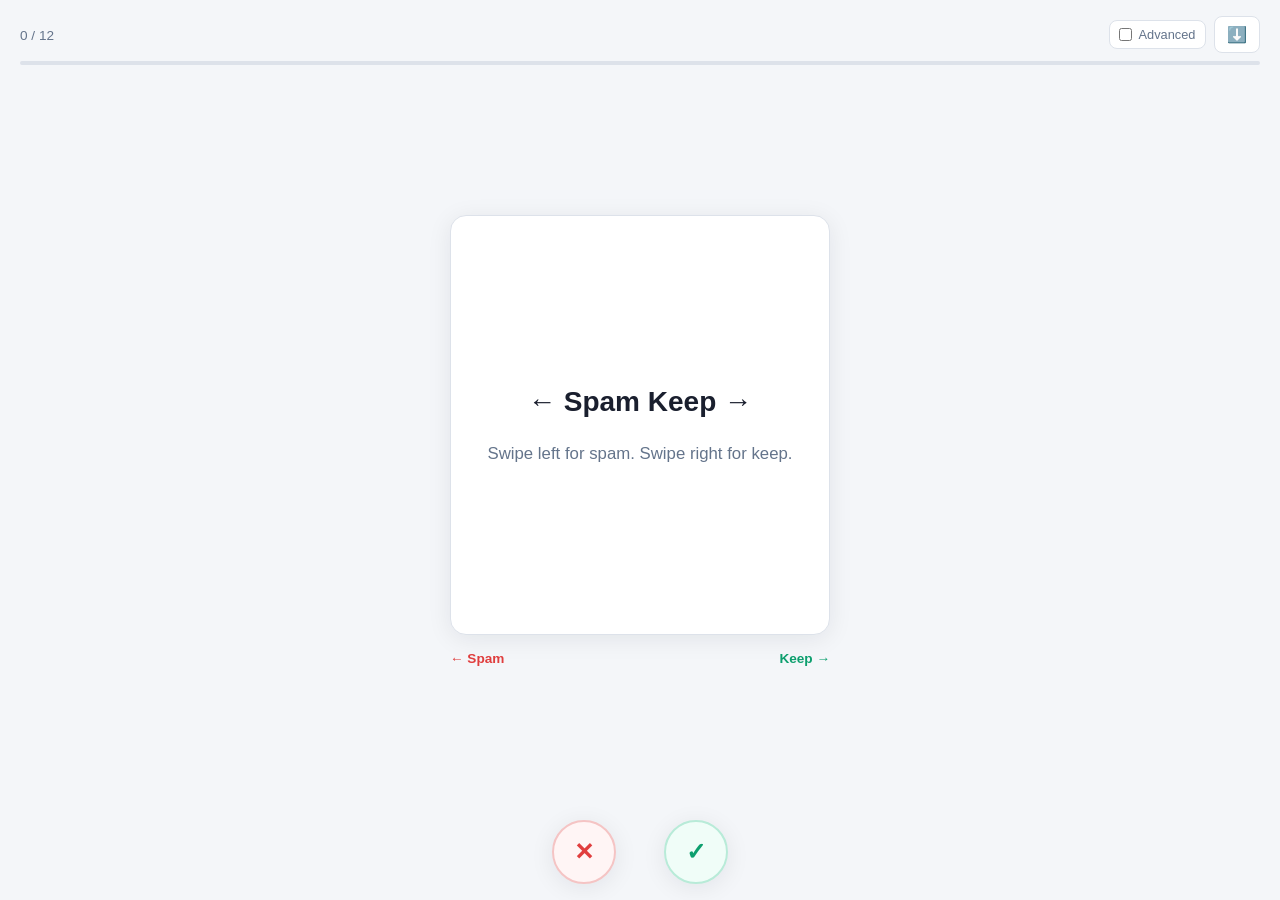
==== assets/ui/index.html @ b576a9fd "Initial release of email-swipe skill. Local-first Tinder-style email triage UI for training agent pr" ====
<!DOCTYPE html>
<html lang="en">
<head>
  <meta charset="UTF-8">
  <meta name="viewport" content="width=device-width, initial-scale=1.0, maximum-scale=1.0, user-scalable=no, viewport-fit=cover">
  <meta name="apple-mobile-web-app-capable" content="yes">
  <meta name="mobile-web-app-capable" content="yes">
  <meta name="theme-color" content="#f4f6f9">
  <title>Email Swipe</title>
  <link rel="manifest" href="manifest.json">
  <link rel="stylesheet" href="styles.css">
</head>
<body>
  <div id="app">
    <header class="header">
      <div class="header-left">
        <span id="progress-count">0 / 0</span>
      </div>
      <div class="header-right">
        <label class="advanced-toggle" title="Route emails to specific folders">
          <input type="checkbox" id="advanced-mode">
          <span>Advanced</span>
        </label>
        <button id="btn-export" class="btn-icon" title="Export preferences">⬇️</button>
      </div>
    </header>

    <div class="progress-bar">
      <div id="progress-fill" class="progress-fill"></div>
    </div>

    <div class="card-area">
      <div id="empty-state" class="empty-state hidden">
        <p class="empty-title">All done!</p>
        <p class="empty-hint">Tap ⬇️ above to export your preferences, then share <code>preferences.json</code> with your agent.</p>
      </div>

      <div id="card-stack" class="card-stack"></div>

      <div class="action-hints">
        <span class="hint hint-spam">← Spam</span>
        <span class="hint hint-keep">Keep →</span>
      </div>
    </div>

    <div class="action-buttons simple-actions">
      <button class="action-btn spam" data-action="spam" title="Spam (←)">✕</button>
      <button class="action-btn keep" data-action="keep" title="Keep (→)">✓</button>
    </div>

    <div id="folder-actions" class="folder-actions hidden">
      <div class="folder-buttons">
        <button class="folder-btn" data-action="archive">🗄️ Archive</button>
        <button class="folder-btn" data-action="important">⭐ Important</button>
        <button class="folder-btn" data-action="unsubscribe">📭 Unsubscribe</button>
        <button class="folder-btn" data-action="block">🚫 Block</button>
      </div>
    </div>
  </div>

  <script src="app.js"></script>
</body>
</html>
---- assets/ui/styles.css ----
:root {
  --bg: #f4f6f9;
  --surface: #ffffff;
  --surface-2: #eef1f6;
  --border: #dde2ea;
  --text: #1a1f2e;
  --text-muted: #64748b;
  --accent: #5b4cdb;
  --keep: #0d9f6e;
  --spam: #e03e3e;
  --archive: #3b82f6;
  --important: #d97706;
  --unsubscribe: #7c3aed;
  --block: #dc2626;
  --radius: 16px;
  --card-width: min(380px, 92vw);
  --card-height: min(420px, 58dvh);
  --shadow: 0 4px 24px rgba(15, 23, 42, 0.08);
  --shadow-lift: 0 12px 40px rgba(15, 23, 42, 0.14);
}

* {
  box-sizing: border-box;
  margin: 0;
  padding: 0;
}

body {
  font-family: -apple-system, BlinkMacSystemFont, 'Segoe UI', Roboto, sans-serif;
  background: var(--bg);
  color: var(--text);
  min-height: 100dvh;
  overflow: hidden;
  overscroll-behavior: none;
  -webkit-user-select: none;
  user-select: none;
  -webkit-tap-highlight-color: transparent;
  padding: env(safe-area-inset-top) env(safe-area-inset-right) env(safe-area-inset-bottom) env(safe-area-inset-left);
}

body.swiping {
  touch-action: none;
  overflow: hidden;
}

#app {
  min-height: 100dvh;
  display: flex;
  flex-direction: column;
  max-height: 100dvh;
}

/* Header */
.header {
  display: flex;
  justify-content: space-between;
  align-items: center;
  padding: 1rem 1.25rem 0.5rem;
}

#progress-count {
  font-size: 0.85rem;
  color: var(--text-muted);
  font-weight: 500;
}

.header-right {
  display: flex;
  align-items: center;
  gap: 0.5rem;
}

.advanced-toggle {
  display: flex;
  align-items: center;
  gap: 0.4rem;
  font-size: 0.8rem;
  color: var(--text-muted);
  cursor: pointer;
  padding: 0.4rem 0.6rem;
  border-radius: 8px;
  border: 1px solid var(--border);
  background: var(--surface);
}

.advanced-toggle:has(input:checked) {
  color: var(--accent);
  border-color: var(--accent);
  background: #f0eeff;
}

.advanced-toggle input {
  accent-color: var(--accent);
}

.btn-icon {
  background: var(--surface);
  border: 1px solid var(--border);
  border-radius: 8px;
  padding: 0.5rem 0.75rem;
  cursor: pointer;
  font-size: 1rem;
}

.btn-icon:active {
  background: var(--surface-2);
}

/* Progress */
.progress-bar {
  height: 4px;
  background: var(--border);
  margin: 0 1.25rem 0.5rem;
  border-radius: 2px;
  overflow: hidden;
}

.progress-fill {
  height: 100%;
  background: linear-gradient(90deg, var(--accent), #8b7cf7);
  border-radius: 3px;
  width: 0%;
  transition: width 0.3s ease;
}

/* Card area */
.card-area {
  flex: 1;
  display: flex;
  flex-direction: column;
  align-items: center;
  justify-content: center;
  position: relative;
  padding: 0.75rem 1rem;
  overflow: hidden;
  touch-action: pan-y;
}

.card-stack {
  position: relative;
  width: var(--card-width);
  height: var(--card-height);
}

.email-card {
  position: absolute;
  top: 0;
  left: 0;
  width: 100%;
  height: 100%;
  background: var(--surface);
  border: 1px solid var(--border);
  border-radius: var(--radius);
  padding: 1.5rem;
  display: flex;
  flex-direction: column;
  cursor: grab;
  touch-action: none;
  -webkit-touch-callout: none;
  box-shadow: var(--shadow);
}

.email-card:active { cursor: grabbing; }

.email-card.dragging {
  box-shadow: var(--shadow-lift);
}

.email-card.behind {
  transform: scale(0.97) translate3d(0, 8px, 0);
  pointer-events: none;
}

.card-header {
  flex-shrink: 0;
}

.card-body {
  flex: 1;
  min-height: 0;
  margin-top: 0.75rem;
  overflow-y: auto;
  -webkit-overflow-scrolling: touch;
  overscroll-behavior: contain;
  touch-action: pan-y;
}

.email-card.behind .card-body {
  overflow: hidden;
}

.email-html {
  width: 100%;
  height: 100%;
  min-height: 160px;
  border: 0;
  display: block;
  background: transparent;
}

.email-card.intro {
  justify-content: center;
  align-items: center;
  text-align: center;
  padding: 2rem;
}

.intro-subject {
  font-size: 1.75rem;
  font-weight: 700;
  margin-bottom: 1.25rem;
  line-height: 1.3;
  color: var(--text);
}

.intro-snippet {
  font-size: 1.05rem;
  color: var(--text-muted);
  line-height: 1.5;
}

.card-sender {
  font-size: 0.85rem;
  color: var(--accent);
  font-weight: 600;
  margin-bottom: 0.25rem;
  white-space: nowrap;
  overflow: hidden;
  text-overflow: ellipsis;
}

.card-from {
  font-size: 0.75rem;
  color: var(--text-muted);
  margin-bottom: 1rem;
}

.card-subject {
  font-size: 1.15rem;
  font-weight: 600;
  line-height: 1.3;
  margin-bottom: 0.5rem;
  color: var(--text);
  display: -webkit-box;
  -webkit-line-clamp: 2;
  -webkit-box-orient: vertical;
  overflow: hidden;
}

.card-snippet {
  font-size: 0.9rem;
  line-height: 1.5;
  color: var(--text-muted);
}

.card-meta {
  display: flex;
  justify-content: space-between;
  align-items: center;
  padding-top: 0.5rem;
  border-top: 1px solid var(--border);
  font-size: 0.75rem;
  color: var(--text-muted);
}

.card-badges {
  display: flex;
  gap: 0.4rem;
}

.badge {
  padding: 0.2rem 0.5rem;
  border-radius: 4px;
  font-size: 0.7rem;
  background: var(--surface-2);
  color: var(--text-muted);
}

.badge.attachment::before { content: '📎 '; }
.badge.newsletter { color: var(--unsubscribe); background: #f3eeff; }

/* Swipe overlays */
.swipe-overlay {
  position: absolute;
  top: 50%;
  transform: translateY(-50%);
  padding: 0.5rem 1.25rem;
  border-radius: 8px;
  font-weight: 700;
  font-size: 1.2rem;
  opacity: 0;
  border: 3px solid;
  pointer-events: none;
  transition: opacity 0.1s;
  background: var(--surface);
}

.swipe-overlay.spam {
  left: 1.5rem;
  color: var(--spam);
  border-color: var(--spam);
  transform: translateY(-50%) rotate(-12deg);
}

.swipe-overlay.keep {
  right: 1.5rem;
  color: var(--keep);
  border-color: var(--keep);
  transform: translateY(-50%) rotate(12deg);
}

.email-card.show-spam .swipe-overlay.spam,
.email-card.show-keep .swipe-overlay.keep {
  opacity: 1;
}

/* Action hints */
.action-hints {
  display: flex;
  justify-content: space-between;
  width: var(--card-width);
  margin-top: 1rem;
  font-size: 0.85rem;
  font-weight: 600;
}

.hint-spam { color: var(--spam); }
.hint-keep { color: var(--keep); }

/* Simple action buttons */
.simple-actions {
  display: flex;
  justify-content: center;
  gap: 3rem;
  padding: 0.75rem 1.25rem 1rem;
  padding-bottom: max(1rem, env(safe-area-inset-bottom));
}

.action-btn {
  width: 64px;
  height: 64px;
  border-radius: 50%;
  border: 2px solid var(--border);
  background: var(--surface);
  font-size: 1.5rem;
  font-weight: 700;
  cursor: pointer;
  touch-action: manipulation;
  -webkit-tap-highlight-color: transparent;
  box-shadow: var(--shadow);
  transition: transform 0.15s, border-color 0.15s, background 0.15s;
}

.action-btn:active { transform: scale(0.95); }

.action-btn.spam {
  color: var(--spam);
  border-color: #f5c4c4;
  background: #fff5f5;
}

.action-btn.keep {
  color: var(--keep);
  border-color: #b8ebd8;
  background: #f0fdf8;
}

/* Advanced folder actions */
.folder-actions {
  padding: 0 1.25rem 1.5rem;
}

.folder-actions.hidden { display: none; }

.folder-buttons {
  display: grid;
  grid-template-columns: 1fr 1fr;
  gap: 0.5rem;
}

.folder-btn {
  padding: 0.75rem;
  border-radius: 10px;
  border: 1px solid var(--border);
  background: var(--surface);
  color: var(--text);
  font-size: 0.8rem;
  cursor: pointer;
  touch-action: manipulation;
  -webkit-tap-highlight-color: transparent;
  box-shadow: var(--shadow);
  transition: border-color 0.15s, background 0.15s;
}

.folder-btn:active { transform: scale(0.98); }

/* Empty state */
.empty-state {
  text-align: center;
  padding: 2rem;
  color: var(--text-muted);
  max-width: 320px;
}

.empty-title {
  font-size: 1.25rem;
  font-weight: 600;
  color: var(--text);
  margin-bottom: 0.75rem;
}

.empty-hint {
  font-size: 0.9rem;
  line-height: 1.5;
}

.empty-hint code {
  font-size: 0.8rem;
  background: var(--surface-2);
  padding: 0.15rem 0.4rem;
  border-radius: 4px;
}

.empty-state.hidden { display: none; }

@media (max-height: 700px) {
  :root { --card-height: min(360px, 52dvh); }
}

@media (pointer: coarse) {
  .action-btn {
    width: 72px;
    height: 72px;
    font-size: 1.65rem;
  }

  .simple-actions {
    gap: 4rem;
  }

  .intro-subject {
    font-size: 1.5rem;
  }
}
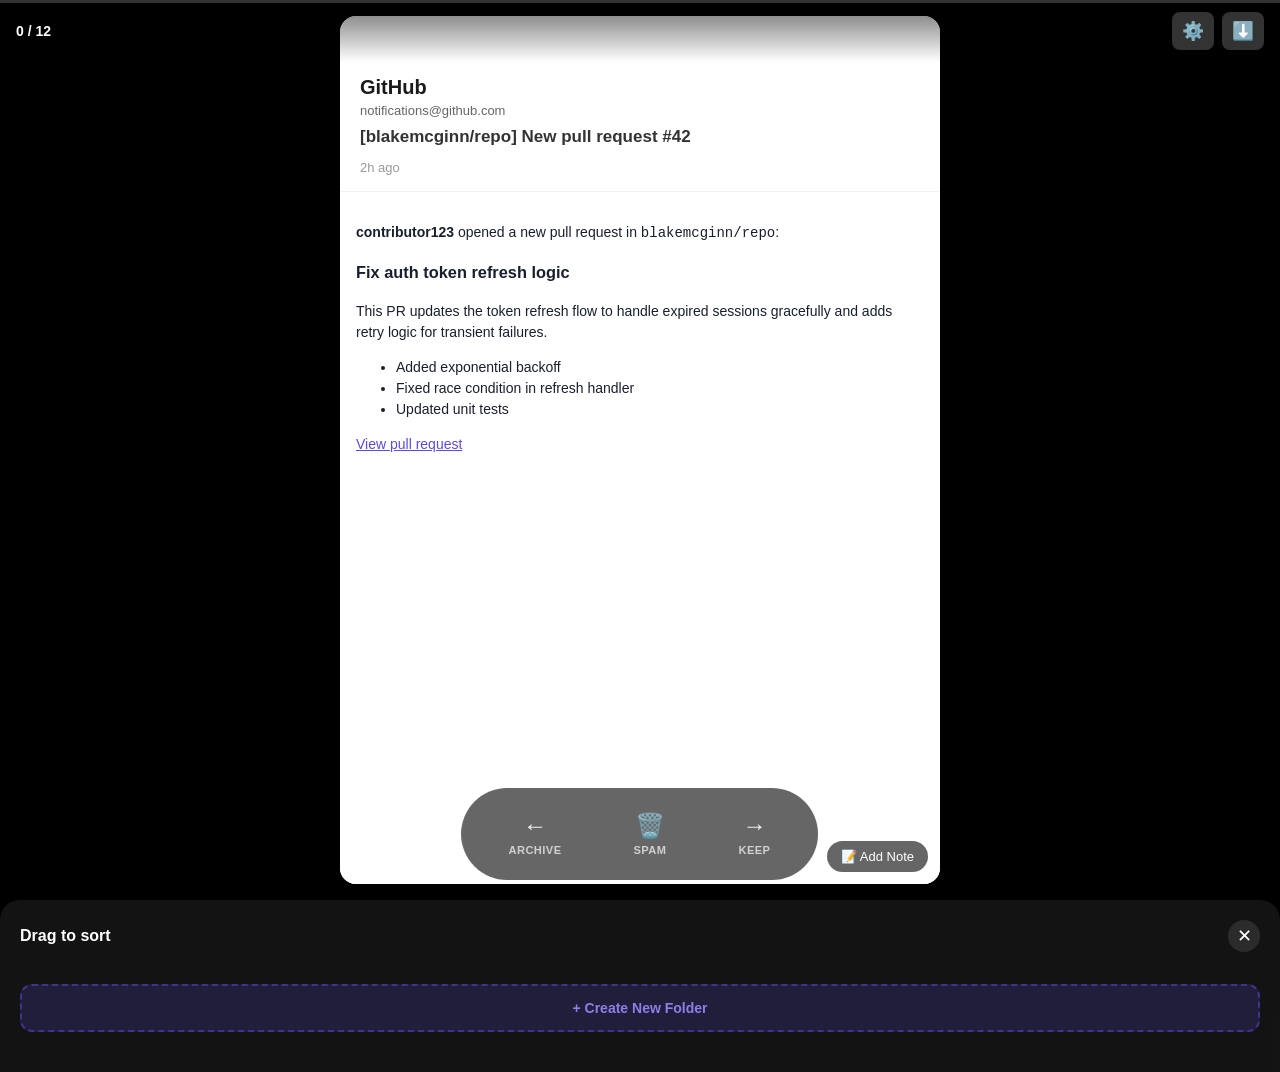
==== commit 44e0bb3d: "v2.0: Drag-and-drop UI, optional notes, personal folders, agent integration - New full-screen card d" ====
--- a/assets/ui/index.html
+++ b/assets/ui/index.html
@@ -8,20 +8,22 @@
   <meta name="theme-color" content="#f4f6f9">
   <title>Email Swipe</title>
   <link rel="manifest" href="manifest.json">
-  <link rel="stylesheet" href="styles.css">
+  <link rel="stylesheet" href="styles.css?v=5">
 </head>
 <body>
   <div id="app">
+    <!-- Header -->
     <header class="header">
       <div class="header-left">
         <span id="progress-count">0 / 0</span>
       </div>
       <div class="header-right">
-        <label class="advanced-toggle" title="Route emails to specific folders">
-          <input type="checkbox" id="advanced-mode">
-          <span>Advanced</span>
-        </label>
-        <button id="btn-export" class="btn-icon" title="Export preferences">⬇️</button>
+        <button id="btn-advanced" class="btn-toggle" title="Advanced mode">
+          ⚙️
+        </button>
+        <button id="btn-export" class="btn-icon" title="Export preferences">
+          ⬇️
+        </button>
       </div>
     </header>
 
@@ -29,35 +31,77 @@
       <div id="progress-fill" class="progress-fill"></div>
     </div>
 
-    <div class="card-area">
+    <!-- Main Content -->
+    <div class="main-content">
+      <!-- Empty State -->
       <div id="empty-state" class="empty-state hidden">
         <p class="empty-title">All done!</p>
-        <p class="empty-hint">Tap ⬇️ above to export your preferences, then share <code>preferences.json</code> with your agent.</p>
+        <p class="empty-hint">Tap ⬇️ above to export your preferences.</p>
       </div>
 
+      <!-- Card Stack -->
       <div id="card-stack" class="card-stack"></div>
 
-      <div class="action-hints">
-        <span class="hint hint-spam">← Spam</span>
-        <span class="hint hint-keep">Keep →</span>
+      <!-- Simple Actions (Normal Mode) -->
+      <div id="simple-actions" class="simple-actions">
+        <button class="swipe-btn swipe-left" data-action="archive">
+          <span class="swipe-icon">←</span>
+          <span class="swipe-label">Archive</span>
+        </button>
+        <button class="swipe-btn swipe-up" data-action="spam">
+          <span class="swipe-icon">🗑️</span>
+          <span class="swipe-label">Spam</span>
+        </button>
+        <button class="swipe-btn swipe-right" data-action="keep">
+          <span class="swipe-icon">→</span>
+          <span class="swipe-label">Keep</span>
+        </button>
       </div>
     </div>
 
-    <div class="action-buttons simple-actions">
-      <button class="action-btn spam" data-action="spam" title="Spam (←)">✕</button>
-      <button class="action-btn keep" data-action="keep" title="Keep (→)">✓</button>
+    <!-- Advanced Panel (Slide up when active) -->
+    <div id="advanced-panel" class="advanced-panel hidden">
+      <div class="advanced-header">
+        <span>Drag to sort</span>
+        <button id="btn-close-advanced" class="btn-close">✕</button>
+      </div>
+      
+      <div id="folder-zones" class="folder-zones">
+        <!-- Folders populated dynamically -->
+      </div>
+
+      <button id="btn-create-folder" class="btn-create-folder">
+        + Create New Folder
+      </button>
     </div>
 
-    <div id="folder-actions" class="folder-actions hidden">
-      <div class="folder-buttons">
-        <button class="folder-btn" data-action="archive">🗄️ Archive</button>
-        <button class="folder-btn" data-action="important">⭐ Important</button>
-        <button class="folder-btn" data-action="unsubscribe">📭 Unsubscribe</button>
-        <button class="folder-btn" data-action="block">🚫 Block</button>
+    <!-- Create Folder Modal -->
+    <div id="create-folder-modal" class="modal hidden">
+      <div class="modal-content">
+        <h3>Create New Folder</h3>
+        <p>This will create a folder in your email account.</p>
+        <input type="text" id="new-folder-name" placeholder="Folder name (e.g., 'Newsletters')" />
+        <div class="modal-actions">
+          <button id="btn-cancel-folder" class="btn-secondary">Cancel</button>
+          <button id="btn-confirm-folder" class="btn-primary">Create</button>
+        </div>
+      </div>
+    </div>
+
+    <!-- Note Modal (Optional - only when user clicks Notes button) -->
+    <div id="note-modal" class="modal hidden">
+      <div class="modal-content">
+        <h3>Add Note</h3>
+        <p class="note-context" id="note-context"></p>
+        <textarea id="note-input" placeholder="Why this decision? (e.g., 'Always keep receipts')" rows="3"></textarea>
+        <div class="modal-actions">
+          <button id="btn-cancel-note" class="btn-secondary">Cancel</button>
+          <button id="btn-save-note" class="btn-primary">Save Note</button>
+        </div>
       </div>
     </div>
   </div>
 
-  <script src="app.js"></script>
+  <script src="app.js?v=5"></script>
 </body>
 </html>
--- a/assets/ui/styles.css
+++ b/assets/ui/styles.css
@@ -1,444 +1,496 @@
-:root {
-  --bg: #f4f6f9;
-  --surface: #ffffff;
-  --surface-2: #eef1f6;
-  --border: #dde2ea;
-  --text: #1a1f2e;
-  --text-muted: #64748b;
-  --accent: #5b4cdb;
-  --keep: #0d9f6e;
-  --spam: #e03e3e;
-  --archive: #3b82f6;
-  --important: #d97706;
-  --unsubscribe: #7c3aed;
-  --block: #dc2626;
-  --radius: 16px;
-  --card-width: min(380px, 92vw);
-  --card-height: min(420px, 58dvh);
-  --shadow: 0 4px 24px rgba(15, 23, 42, 0.08);
-  --shadow-lift: 0 12px 40px rgba(15, 23, 42, 0.14);
-}
-
-* {
-  box-sizing: border-box;
+/* Email Swipe - Full-screen minimal design */
+
+* { box-sizing: border-box; -webkit-tap-highlight-color: transparent; }
+
+html, body {
   margin: 0;
   padding: 0;
-}
-
-body {
+  height: 100%;
   font-family: -apple-system, BlinkMacSystemFont, 'Segoe UI', Roboto, sans-serif;
-  background: var(--bg);
-  color: var(--text);
-  min-height: 100dvh;
+  background: #000;
   overflow: hidden;
-  overscroll-behavior: none;
-  -webkit-user-select: none;
-  user-select: none;
-  -webkit-tap-highlight-color: transparent;
-  padding: env(safe-area-inset-top) env(safe-area-inset-right) env(safe-area-inset-bottom) env(safe-area-inset-left);
-}
-
-body.swiping {
-  touch-action: none;
-  overflow: hidden;
 }
 
 #app {
-  min-height: 100dvh;
+  height: 100vh;
   display: flex;
   flex-direction: column;
-  max-height: 100dvh;
+  background: #000;
 }
 
 /* Header */
 .header {
+  position: absolute;
+  top: 0;
+  left: 0;
+  right: 0;
   display: flex;
   justify-content: space-between;
   align-items: center;
-  padding: 1rem 1.25rem 0.5rem;
-}
-
-#progress-count {
-  font-size: 0.85rem;
-  color: var(--text-muted);
-  font-weight: 500;
+  padding: 12px 16px;
+  background: linear-gradient(to bottom, rgba(0,0,0,0.6) 0%, rgba(0,0,0,0) 100%);
+  z-index: 100;
+  color: #fff;
+}
+
+.header-left {
+  font-size: 14px;
+  font-weight: 600;
+  text-shadow: 0 1px 2px rgba(0,0,0,0.5);
 }
 
 .header-right {
   display: flex;
-  align-items: center;
-  gap: 0.5rem;
-}
-
-.advanced-toggle {
-  display: flex;
-  align-items: center;
-  gap: 0.4rem;
-  font-size: 0.8rem;
-  color: var(--text-muted);
-  cursor: pointer;
-  padding: 0.4rem 0.6rem;
+  gap: 8px;
+}
+
+.btn-icon, .btn-toggle {
+  background: rgba(255,255,255,0.2);
+  border: none;
+  font-size: 18px;
+  cursor: pointer;
+  padding: 8px 10px;
   border-radius: 8px;
-  border: 1px solid var(--border);
-  background: var(--surface);
-}
-
-.advanced-toggle:has(input:checked) {
-  color: var(--accent);
-  border-color: var(--accent);
-  background: #f0eeff;
-}
-
-.advanced-toggle input {
-  accent-color: var(--accent);
-}
-
-.btn-icon {
-  background: var(--surface);
-  border: 1px solid var(--border);
-  border-radius: 8px;
-  padding: 0.5rem 0.75rem;
-  cursor: pointer;
-  font-size: 1rem;
-}
-
-.btn-icon:active {
-  background: var(--surface-2);
-}
-
-/* Progress */
+  backdrop-filter: blur(10px);
+  transition: all 0.2s;
+  color: #fff;
+}
+
+.btn-icon:hover, .btn-toggle:hover {
+  background: rgba(255,255,255,0.3);
+}
+
+/* Progress Bar */
 .progress-bar {
-  height: 4px;
-  background: var(--border);
-  margin: 0 1.25rem 0.5rem;
-  border-radius: 2px;
-  overflow: hidden;
+  position: absolute;
+  top: 0;
+  left: 0;
+  right: 0;
+  height: 3px;
+  background: rgba(255,255,255,0.2);
+  z-index: 101;
 }
 
 .progress-fill {
   height: 100%;
-  background: linear-gradient(90deg, var(--accent), #8b7cf7);
-  border-radius: 3px;
+  background: #5b4cdb;
   width: 0%;
   transition: width 0.3s ease;
 }
 
-/* Card area */
-.card-area {
+/* Main Content */
+.main-content {
   flex: 1;
+  position: relative;
   display: flex;
   flex-direction: column;
-  align-items: center;
-  justify-content: center;
+}
+
+/* Card Stack */
+.card-stack {
+  flex: 1;
   position: relative;
-  padding: 0.75rem 1rem;
+  margin: 8px;
+  border-radius: 16px;
   overflow: hidden;
-  touch-action: pan-y;
-}
-
-.card-stack {
-  position: relative;
-  width: var(--card-width);
-  height: var(--card-height);
-}
-
+  background: #1a1a1a;
+}
+
+/* Email Card - Full Screen */
 .email-card {
   position: absolute;
   top: 0;
   left: 0;
+  right: 0;
+  bottom: 0;
+  background: #fff;
+  display: flex;
+  flex-direction: column;
+  transition: transform 0.3s ease, opacity 0.3s ease;
+}
+
+.email-header {
+  padding: 60px 20px 16px;
+  background: #fff;
+  border-bottom: 1px solid #f0f0f0;
+  flex-shrink: 0;
+}
+
+.email-sender {
+  font-size: 20px;
+  font-weight: 700;
+  color: #1a1a1a;
+  margin-bottom: 4px;
+}
+
+.email-from {
+  font-size: 13px;
+  color: #666;
+  margin-bottom: 8px;
+}
+
+.email-subject {
+  font-size: 17px;
+  font-weight: 600;
+  color: #333;
+  line-height: 1.3;
+  margin-bottom: 12px;
+}
+
+.email-meta {
+  display: flex;
+  align-items: center;
+  gap: 10px;
+  font-size: 13px;
+  color: #999;
+}
+
+.badge {
+  font-size: 11px;
+  padding: 2px 8px;
+  background: #f0f0f0;
+  border-radius: 12px;
+  color: #666;
+}
+
+.email-content {
+  flex: 1;
+  overflow: auto;
+  background: #fff;
+}
+
+/* Note Button on Card */
+.btn-note {
+  position: absolute;
+  bottom: 12px;
+  right: 12px;
+  padding: 8px 14px;
+  background: rgba(0,0,0,0.6);
+  border: none;
+  border-radius: 20px;
+  color: #fff;
+  font-size: 13px;
+  font-weight: 500;
+  cursor: pointer;
+  backdrop-filter: blur(10px);
+  transition: all 0.2s;
+  display: flex;
+  align-items: center;
+  gap: 6px;
+  z-index: 10;
+}
+
+.btn-note:hover {
+  background: rgba(0,0,0,0.8);
+  transform: scale(1.05);
+}
+
+.btn-note.has-note {
+  background: #5b4cdb;
+}
+
+.btn-note.has-note:hover {
+  background: #4a3ec7;
+}
+
+.email-body {
   width: 100%;
   height: 100%;
-  background: var(--surface);
-  border: 1px solid var(--border);
-  border-radius: var(--radius);
-  padding: 1.5rem;
+  border: none;
+  display: block;
+}
+
+.email-text {
+  padding: 20px;
+  font-size: 15px;
+  line-height: 1.6;
+  color: #444;
+  white-space: pre-wrap;
+}
+
+/* Empty State */
+.empty-state {
+  position: absolute;
+  top: 50%;
+  left: 50%;
+  transform: translate(-50%, -50%);
+  text-align: center;
+  color: #fff;
+  padding: 40px;
+}
+
+.empty-state.hidden { display: none; }
+
+.empty-title {
+  font-size: 28px;
+  font-weight: 700;
+  margin-bottom: 12px;
+}
+
+.empty-hint {
+  font-size: 14px;
+  opacity: 0.7;
+}
+
+/* Simple Actions (Normal Mode) */
+.simple-actions {
+  position: absolute;
+  bottom: 20px;
+  left: 50%;
+  transform: translateX(-50%);
+  display: flex;
+  gap: 40px;
+  padding: 16px 32px;
+  background: rgba(0,0,0,0.6);
+  border-radius: 50px;
+  backdrop-filter: blur(20px);
+}
+
+.simple-actions.hidden { display: none; }
+
+.swipe-btn {
   display: flex;
   flex-direction: column;
-  cursor: grab;
-  touch-action: none;
-  -webkit-touch-callout: none;
-  box-shadow: var(--shadow);
-}
-
-.email-card:active { cursor: grabbing; }
-
-.email-card.dragging {
-  box-shadow: var(--shadow-lift);
-}
-
-.email-card.behind {
-  transform: scale(0.97) translate3d(0, 8px, 0);
-  pointer-events: none;
-}
-
-.card-header {
-  flex-shrink: 0;
-}
-
-.card-body {
+  align-items: center;
+  gap: 4px;
+  background: none;
+  border: none;
+  color: #fff;
+  cursor: pointer;
+  padding: 8px 16px;
+  transition: transform 0.2s;
+}
+
+.swipe-btn:active {
+  transform: scale(0.9);
+}
+
+.swipe-icon {
+  font-size: 24px;
+  opacity: 0.9;
+}
+
+.swipe-label {
+  font-size: 11px;
+  font-weight: 600;
+  text-transform: uppercase;
+  letter-spacing: 0.5px;
+  opacity: 0.7;
+}
+
+/* Advanced Panel */
+.advanced-panel {
+  position: absolute;
+  bottom: 0;
+  left: 0;
+  right: 0;
+  background: rgba(20,20,20,0.98);
+  border-radius: 20px 20px 0 0;
+  padding: 20px;
+  padding-bottom: 40px;
+  transform: translateY(0);
+  transition: transform 0.3s ease;
+  z-index: 200;
+  max-height: 70vh;
+  overflow-y: auto;
+}
+
+.advanced-panel.hidden {
+  transform: translateY(100%);
+}
+
+.advanced-header {
+  display: flex;
+  justify-content: space-between;
+  align-items: center;
+  margin-bottom: 16px;
+  color: #fff;
+  font-weight: 600;
+}
+
+.btn-close {
+  background: rgba(255,255,255,0.1);
+  border: none;
+  color: #fff;
+  font-size: 18px;
+  width: 32px;
+  height: 32px;
+  border-radius: 50%;
+  cursor: pointer;
+}
+
+/* Folder Zones */
+.folder-zones {
+  display: grid;
+  grid-template-columns: repeat(3, 1fr);
+  gap: 12px;
+  margin-bottom: 16px;
+}
+
+.folder-zone {
+  display: flex;
+  flex-direction: column;
+  align-items: center;
+  justify-content: center;
+  padding: 16px 8px;
+  background: rgba(255,255,255,0.05);
+  border: 2px solid rgba(255,255,255,0.1);
+  border-radius: 12px;
+  cursor: pointer;
+  transition: all 0.2s;
+  color: #fff;
+}
+
+.folder-zone:hover {
+  background: rgba(255,255,255,0.1);
+  border-color: var(--zone-color, #5b4cdb);
+  transform: scale(1.02);
+}
+
+.zone-icon {
+  font-size: 28px;
+  margin-bottom: 6px;
+}
+
+.zone-label {
+  font-size: 11px;
+  font-weight: 600;
+  text-transform: uppercase;
+  letter-spacing: 0.5px;
+  opacity: 0.8;
+}
+
+/* Create Folder Button */
+.btn-create-folder {
+  width: 100%;
+  padding: 14px;
+  background: rgba(91, 76, 219, 0.2);
+  border: 2px dashed rgba(91, 76, 219, 0.5);
+  border-radius: 12px;
+  color: #8b7fe8;
+  font-size: 14px;
+  font-weight: 600;
+  cursor: pointer;
+  transition: all 0.2s;
+}
+
+.btn-create-folder:hover {
+  background: rgba(91, 76, 219, 0.3);
+  border-style: solid;
+}
+
+/* Modals */
+.modal {
+  position: fixed;
+  top: 0;
+  left: 0;
+  right: 0;
+  bottom: 0;
+  background: rgba(0,0,0,0.8);
+  display: flex;
+  align-items: center;
+  justify-content: center;
+  padding: 20px;
+  z-index: 1000;
+  backdrop-filter: blur(5px);
+}
+
+.modal.hidden { display: none; }
+
+.modal-content {
+  background: #1a1a1a;
+  border-radius: 16px;
+  padding: 24px;
+  width: 100%;
+  max-width: 360px;
+  color: #fff;
+}
+
+.modal-content h3 {
+  margin: 0 0 8px;
+  font-size: 18px;
+  font-weight: 700;
+}
+
+.modal-content p {
+  margin: 0 0 16px;
+  font-size: 14px;
+  color: #999;
+}
+
+.note-context {
+  background: rgba(255,255,255,0.05);
+  padding: 12px;
+  border-radius: 8px;
+  font-size: 13px !important;
+  color: #ccc !important;
+}
+
+.modal input,
+.modal textarea {
+  width: 100%;
+  padding: 12px;
+  background: rgba(255,255,255,0.1);
+  border: 1px solid rgba(255,255,255,0.2);
+  border-radius: 8px;
+  color: #fff;
+  font-size: 14px;
+  font-family: inherit;
+  margin-bottom: 16px;
+}
+
+.modal input::placeholder,
+.modal textarea::placeholder {
+  color: #666;
+}
+
+.modal input:focus,
+.modal textarea:focus {
+  outline: none;
+  border-color: #5b4cdb;
+}
+
+.modal-actions {
+  display: flex;
+  gap: 12px;
+}
+
+.btn-primary, .btn-secondary {
   flex: 1;
-  min-height: 0;
-  margin-top: 0.75rem;
-  overflow-y: auto;
-  -webkit-overflow-scrolling: touch;
-  overscroll-behavior: contain;
-  touch-action: pan-y;
-}
-
-.email-card.behind .card-body {
-  overflow: hidden;
-}
-
-.email-html {
-  width: 100%;
-  height: 100%;
-  min-height: 160px;
-  border: 0;
-  display: block;
-  background: transparent;
-}
-
-.email-card.intro {
-  justify-content: center;
-  align-items: center;
-  text-align: center;
-  padding: 2rem;
-}
-
-.intro-subject {
-  font-size: 1.75rem;
-  font-weight: 700;
-  margin-bottom: 1.25rem;
-  line-height: 1.3;
-  color: var(--text);
-}
-
-.intro-snippet {
-  font-size: 1.05rem;
-  color: var(--text-muted);
-  line-height: 1.5;
-}
-
-.card-sender {
-  font-size: 0.85rem;
-  color: var(--accent);
-  font-weight: 600;
-  margin-bottom: 0.25rem;
-  white-space: nowrap;
-  overflow: hidden;
-  text-overflow: ellipsis;
-}
-
-.card-from {
-  font-size: 0.75rem;
-  color: var(--text-muted);
-  margin-bottom: 1rem;
-}
-
-.card-subject {
-  font-size: 1.15rem;
-  font-weight: 600;
-  line-height: 1.3;
-  margin-bottom: 0.5rem;
-  color: var(--text);
-  display: -webkit-box;
-  -webkit-line-clamp: 2;
-  -webkit-box-orient: vertical;
-  overflow: hidden;
-}
-
-.card-snippet {
-  font-size: 0.9rem;
-  line-height: 1.5;
-  color: var(--text-muted);
-}
-
-.card-meta {
-  display: flex;
-  justify-content: space-between;
-  align-items: center;
-  padding-top: 0.5rem;
-  border-top: 1px solid var(--border);
-  font-size: 0.75rem;
-  color: var(--text-muted);
-}
-
-.card-badges {
-  display: flex;
-  gap: 0.4rem;
-}
-
-.badge {
-  padding: 0.2rem 0.5rem;
-  border-radius: 4px;
-  font-size: 0.7rem;
-  background: var(--surface-2);
-  color: var(--text-muted);
-}
-
-.badge.attachment::before { content: '📎 '; }
-.badge.newsletter { color: var(--unsubscribe); background: #f3eeff; }
-
-/* Swipe overlays */
-.swipe-overlay {
-  position: absolute;
-  top: 50%;
-  transform: translateY(-50%);
-  padding: 0.5rem 1.25rem;
+  padding: 12px 20px;
   border-radius: 8px;
-  font-weight: 700;
-  font-size: 1.2rem;
-  opacity: 0;
-  border: 3px solid;
-  pointer-events: none;
-  transition: opacity 0.1s;
-  background: var(--surface);
-}
-
-.swipe-overlay.spam {
-  left: 1.5rem;
-  color: var(--spam);
-  border-color: var(--spam);
-  transform: translateY(-50%) rotate(-12deg);
-}
-
-.swipe-overlay.keep {
-  right: 1.5rem;
-  color: var(--keep);
-  border-color: var(--keep);
-  transform: translateY(-50%) rotate(12deg);
-}
-
-.email-card.show-spam .swipe-overlay.spam,
-.email-card.show-keep .swipe-overlay.keep {
-  opacity: 1;
-}
-
-/* Action hints */
-.action-hints {
-  display: flex;
-  justify-content: space-between;
-  width: var(--card-width);
-  margin-top: 1rem;
-  font-size: 0.85rem;
-  font-weight: 600;
-}
-
-.hint-spam { color: var(--spam); }
-.hint-keep { color: var(--keep); }
-
-/* Simple action buttons */
-.simple-actions {
-  display: flex;
-  justify-content: center;
-  gap: 3rem;
-  padding: 0.75rem 1.25rem 1rem;
-  padding-bottom: max(1rem, env(safe-area-inset-bottom));
-}
-
-.action-btn {
-  width: 64px;
-  height: 64px;
-  border-radius: 50%;
-  border: 2px solid var(--border);
-  background: var(--surface);
-  font-size: 1.5rem;
-  font-weight: 700;
-  cursor: pointer;
-  touch-action: manipulation;
-  -webkit-tap-highlight-color: transparent;
-  box-shadow: var(--shadow);
-  transition: transform 0.15s, border-color 0.15s, background 0.15s;
-}
-
-.action-btn:active { transform: scale(0.95); }
-
-.action-btn.spam {
-  color: var(--spam);
-  border-color: #f5c4c4;
-  background: #fff5f5;
-}
-
-.action-btn.keep {
-  color: var(--keep);
-  border-color: #b8ebd8;
-  background: #f0fdf8;
-}
-
-/* Advanced folder actions */
-.folder-actions {
-  padding: 0 1.25rem 1.5rem;
-}
-
-.folder-actions.hidden { display: none; }
-
-.folder-buttons {
-  display: grid;
-  grid-template-columns: 1fr 1fr;
-  gap: 0.5rem;
-}
-
-.folder-btn {
-  padding: 0.75rem;
-  border-radius: 10px;
-  border: 1px solid var(--border);
-  background: var(--surface);
-  color: var(--text);
-  font-size: 0.8rem;
-  cursor: pointer;
-  touch-action: manipulation;
-  -webkit-tap-highlight-color: transparent;
-  box-shadow: var(--shadow);
-  transition: border-color 0.15s, background 0.15s;
-}
-
-.folder-btn:active { transform: scale(0.98); }
-
-/* Empty state */
-.empty-state {
-  text-align: center;
-  padding: 2rem;
-  color: var(--text-muted);
-  max-width: 320px;
-}
-
-.empty-title {
-  font-size: 1.25rem;
-  font-weight: 600;
-  color: var(--text);
-  margin-bottom: 0.75rem;
-}
-
-.empty-hint {
-  font-size: 0.9rem;
-  line-height: 1.5;
-}
-
-.empty-hint code {
-  font-size: 0.8rem;
-  background: var(--surface-2);
-  padding: 0.15rem 0.4rem;
-  border-radius: 4px;
-}
-
-.empty-state.hidden { display: none; }
-
-@media (max-height: 700px) {
-  :root { --card-height: min(360px, 52dvh); }
-}
-
-@media (pointer: coarse) {
-  .action-btn {
-    width: 72px;
-    height: 72px;
-    font-size: 1.65rem;
+  font-size: 14px;
+  font-weight: 600;
+  cursor: pointer;
+  border: none;
+  transition: all 0.2s;
+}
+
+.btn-primary {
+  background: #5b4cdb;
+  color: #fff;
+}
+
+.btn-primary:hover {
+  background: #4a3ec7;
+}
+
+.btn-secondary {
+  background: rgba(255,255,255,0.1);
+  color: #ccc;
+}
+
+.btn-secondary:hover {
+  background: rgba(255,255,255,0.2);
+}
+
+/* Responsive */
+@media (min-width: 768px) {
+  .card-stack {
+    margin: 16px auto;
+    max-width: 600px;
+    width: 100%;
   }
-
-  .simple-actions {
-    gap: 4rem;
-  }
-
-  .intro-subject {
-    font-size: 1.5rem;
-  }
-}
+}
+
+/* Dark mode is default */
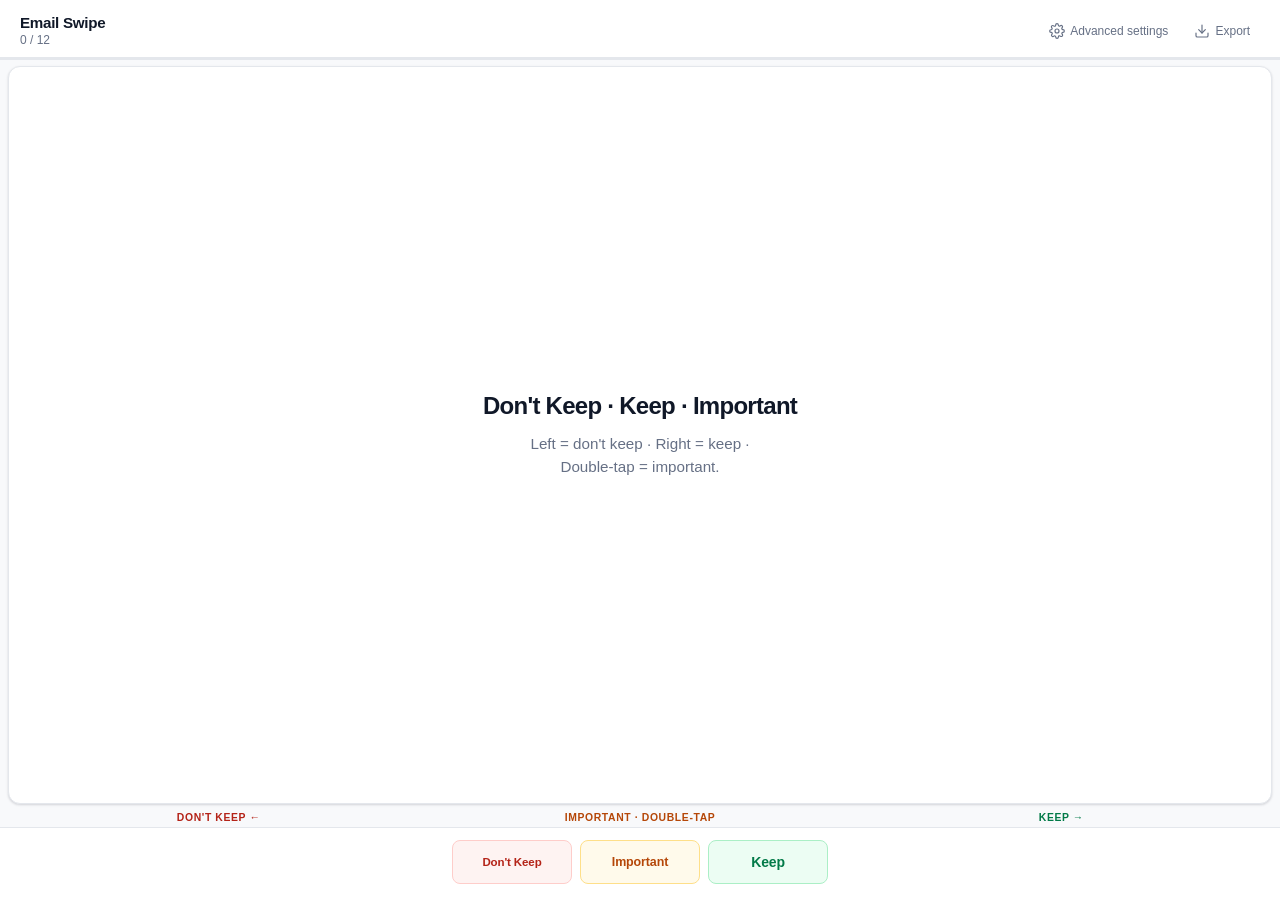
==== commit 0bf207d0: "Victory screen scroll fix and session progress improvements" ====
--- a/assets/ui/index.html
+++ b/assets/ui/index.html
@@ -5,103 +5,370 @@
   <meta name="viewport" content="width=device-width, initial-scale=1.0, maximum-scale=1.0, user-scalable=no, viewport-fit=cover">
   <meta name="apple-mobile-web-app-capable" content="yes">
   <meta name="mobile-web-app-capable" content="yes">
-  <meta name="theme-color" content="#f4f6f9">
+  <meta name="theme-color" content="#f8f9fb">
   <title>Email Swipe</title>
   <link rel="manifest" href="manifest.json">
-  <link rel="stylesheet" href="styles.css?v=5">
+  <link rel="stylesheet" href="styles.css?v=35">
 </head>
 <body>
   <div id="app">
-    <!-- Header -->
     <header class="header">
       <div class="header-left">
-        <span id="progress-count">0 / 0</span>
+        <span class="app-title">Email Swipe</span>
+        <span id="account-badge" class="account-badge hidden" title="Mailbox for this training session"></span>
+        <span id="progress-count" class="progress-label">0 / 0</span>
       </div>
       <div class="header-right">
-        <button id="btn-advanced" class="btn-toggle" title="Advanced mode">
-          ⚙️
+        <button id="btn-settings" class="btn-ghost" type="button" title="Advanced settings">
+          <svg class="icon" viewBox="0 0 24 24" aria-hidden="true"><path d="M12 15a3 3 0 1 0 0-6 3 3 0 0 0 0 6Z"/><path d="M19.4 15a1.65 1.65 0 0 0 .33 1.82l.06.06a2 2 0 1 1-2.83 2.83l-.06-.06a1.65 1.65 0 0 0-1.82-.33 1.65 1.65 0 0 0-1 1.51V21a2 2 0 1 1-4 0v-.09a1.65 1.65 0 0 0-1-1.51 1.65 1.65 0 0 0-1.82.33l-.06.06a2 2 0 1 1-2.83-2.83l.06-.06a1.65 1.65 0 0 0 .33-1.82 1.65 1.65 0 0 0-1.51-1H3a2 2 0 1 1 0-4h.09a1.65 1.65 0 0 0 1.51-1 1.65 1.65 0 0 0-.33-1.82l-.06-.06a2 2 0 1 1 2.83-2.83l.06.06a1.65 1.65 0 0 0 1.82.33H9a1.65 1.65 0 0 0 1-1.51V3a2 2 0 1 1 4 0v.09a1.65 1.65 0 0 0 1 1.51 1.65 1.65 0 0 0 1.82-.33l.06-.06a2 2 0 1 1 2.83 2.83l-.06.06a1.65 1.65 0 0 0-.33 1.82V9c.26.604.852.997 1.51 1H21a2 2 0 1 1 0 4h-.09a1.65 1.65 0 0 0-1.51 1Z"/></svg>
+          <span class="btn-label">Advanced settings</span>
         </button>
-        <button id="btn-export" class="btn-icon" title="Export preferences">
-          ⬇️
+        <button id="btn-export" class="btn-ghost" type="button" title="Export training data">
+          <svg class="icon" viewBox="0 0 24 24" aria-hidden="true"><path d="M21 15v4a2 2 0 0 1-2 2H5a2 2 0 0 1-2-2v-4"/><polyline points="7 10 12 15 17 10"/><line x1="12" y1="15" x2="12" y2="3"/></svg>
+          <span class="btn-label">Export</span>
         </button>
       </div>
     </header>
+
+    <div id="status-banner" class="status-banner" role="status" aria-live="polite"></div>
 
     <div class="progress-bar">
       <div id="progress-fill" class="progress-fill"></div>
     </div>
 
-    <!-- Main Content -->
-    <div class="main-content">
-      <!-- Empty State -->
+    <div class="card-area">
       <div id="empty-state" class="empty-state hidden">
-        <p class="empty-title">All done!</p>
-        <p class="empty-hint">Tap ⬇️ above to export your preferences.</p>
-      </div>
-
-      <!-- Card Stack -->
+        <p class="empty-title">Waiting for emails</p>
+        <p class="empty-hint">Your agent will load your inbox, then refresh this page.</p>
+      </div>
+
       <div id="card-stack" class="card-stack"></div>
 
-      <!-- Simple Actions (Normal Mode) -->
-      <div id="simple-actions" class="simple-actions">
-        <button class="swipe-btn swipe-left" data-action="archive">
-          <span class="swipe-icon">←</span>
-          <span class="swipe-label">Archive</span>
-        </button>
-        <button class="swipe-btn swipe-up" data-action="spam">
-          <span class="swipe-icon">🗑️</span>
-          <span class="swipe-label">Spam</span>
-        </button>
-        <button class="swipe-btn swipe-right" data-action="keep">
-          <span class="swipe-icon">→</span>
-          <span class="swipe-label">Keep</span>
-        </button>
-      </div>
-    </div>
-
-    <!-- Advanced Panel (Slide up when active) -->
-    <div id="advanced-panel" class="advanced-panel hidden">
-      <div class="advanced-header">
-        <span>Drag to sort</span>
-        <button id="btn-close-advanced" class="btn-close">✕</button>
-      </div>
-      
-      <div id="folder-zones" class="folder-zones">
-        <!-- Folders populated dynamically -->
-      </div>
-
-      <button id="btn-create-folder" class="btn-create-folder">
-        + Create New Folder
-      </button>
-    </div>
-
-    <!-- Create Folder Modal -->
-    <div id="create-folder-modal" class="modal hidden">
-      <div class="modal-content">
-        <h3>Create New Folder</h3>
-        <p>This will create a folder in your email account.</p>
-        <input type="text" id="new-folder-name" placeholder="Folder name (e.g., 'Newsletters')" />
-        <div class="modal-actions">
-          <button id="btn-cancel-folder" class="btn-secondary">Cancel</button>
-          <button id="btn-confirm-folder" class="btn-primary">Create</button>
+      <div id="victory-screen" class="victory-screen hidden" aria-hidden="true">
+        <div id="victory-stage" class="victory-stage">
+          <p id="victory-kicker" class="victory-kicker"></p>
+          <div id="victory-deck" class="victory-deck"></div>
+          <div class="victory-piles">
+            <div class="victory-pile pile-spam">
+              <span class="pile-label">Don't Keep</span>
+              <div class="pile-slot" data-pile="spam"></div>
+              <span class="pile-miss-count" hidden></span>
+            </div>
+            <div class="victory-pile pile-important">
+              <span class="pile-label">Important</span>
+              <div class="pile-slot" data-pile="important"></div>
+              <span class="pile-miss-count" hidden></span>
+            </div>
+            <div class="victory-pile pile-keep">
+              <span class="pile-label">Keep</span>
+              <div class="pile-slot" data-pile="keep"></div>
+              <span class="pile-miss-count" hidden></span>
+            </div>
+          </div>
+          <p id="victory-review-hint" class="victory-review-hint hidden">Tap a pile or email to review</p>
         </div>
-      </div>
-    </div>
-
-    <!-- Note Modal (Optional - only when user clicks Notes button) -->
-    <div id="note-modal" class="modal hidden">
-      <div class="modal-content">
-        <h3>Add Note</h3>
-        <p class="note-context" id="note-context"></p>
-        <textarea id="note-input" placeholder="Why this decision? (e.g., 'Always keep receipts')" rows="3"></textarea>
-        <div class="modal-actions">
-          <button id="btn-cancel-note" class="btn-secondary">Cancel</button>
-          <button id="btn-save-note" class="btn-primary">Save Note</button>
+        <div id="victory-insights" class="victory-insights hidden">
+          <div id="victory-compile-status" class="compile-status hidden" role="alert"></div>
+          <p id="victory-summary" class="victory-summary"></p>
+          <div id="victory-scorecard" class="victory-scorecard hidden">
+            <div id="victory-score-chart" class="victory-score-chart" aria-label="Agent guess scores by session"></div>
+          </div>
+          <div id="victory-misses" class="victory-misses"></div>
+          <pre id="victory-policy-brief" class="victory-policy-brief hidden" aria-label="What you taught your assistant"></pre>
+          <div class="victory-actions">
+            <button id="btn-victory-done" class="btn-primary" type="button">Save notes</button>
+            <button id="btn-train-again" class="btn-ghost" type="button">Train again</button>
+          </div>
         </div>
       </div>
-    </div>
-  </div>
-
-  <script src="app.js?v=5"></script>
+
+      <div class="action-hints">
+        <span class="hint hint-spam">Don't keep ←</span>
+        <span class="hint hint-important">Important · double-tap</span>
+        <span class="hint hint-keep">Keep →</span>
+      </div>
+
+      <p id="folder-actions-hint" class="folder-actions-hint hidden">Tap a folder to file this email</p>
+    </div>
+
+    <div class="action-buttons simple-actions">
+      <button class="action-btn spam" data-action="spam" type="button" title="Don't keep (left)">Don't Keep</button>
+      <button class="action-btn important" data-action="important" type="button" title="Important (double-tap)">Important</button>
+      <button class="action-btn keep" data-action="keep" type="button" title="Keep (right)">Keep</button>
+    </div>
+
+    <div id="folder-actions" class="folder-actions hidden" aria-label="File to folder"></div>
+  </div>
+
+  <div id="batch-modal" class="batch-modal hidden" aria-hidden="true">
+    <div class="batch-backdrop" id="batch-backdrop"></div>
+    <div class="batch-sheet">
+      <p id="batch-message" class="batch-message"></p>
+      <div class="batch-actions">
+        <button id="batch-confirm" class="btn-primary" type="button">Yes, don't keep all</button>
+        <button id="batch-skip" class="btn-ghost" type="button">One at a time</button>
+      </div>
+    </div>
+  </div>
+
+  <div id="pile-review-panel" class="review-panel hidden" aria-hidden="true">
+    <div class="review-backdrop" id="pile-review-backdrop"></div>
+    <div class="review-sheet">
+      <div class="review-header">
+        <h2 id="pile-review-title">Review pile</h2>
+        <button id="pile-review-close" class="btn-close" type="button">Close</button>
+      </div>
+      <div id="pile-review-list" class="review-list"></div>
+    </div>
+  </div>
+
+  <div id="email-review-panel" class="review-panel hidden" aria-hidden="true">
+    <div class="review-backdrop" id="email-review-backdrop"></div>
+    <div class="review-sheet">
+      <div class="review-header">
+        <button id="email-review-back" class="btn-close" type="button">Back</button>
+        <h2>Review email</h2>
+        <button id="email-review-close" class="btn-close" type="button">Close</button>
+      </div>
+      <div class="email-review-body">
+        <p id="email-review-sender" class="review-sender"></p>
+        <p id="email-review-subject" class="review-subject"></p>
+        <p id="email-review-snippet" class="review-snippet"></p>
+        <p class="review-field-label">Decision</p>
+        <div class="review-action-picker" id="email-review-actions">
+          <button type="button" class="review-action-btn spam" data-action="spam">Don't Keep</button>
+          <button type="button" class="review-action-btn important" data-action="important">Important</button>
+          <button type="button" class="review-action-btn keep" data-action="keep">Keep</button>
+        </div>
+        <label class="review-field-label" for="email-review-note">Note for your agent</label>
+        <textarea id="email-review-note" class="miss-note" rows="3" placeholder="Optional — explain this decision"></textarea>
+        <button id="email-review-save" class="btn-primary" type="button">Save</button>
+      </div>
+    </div>
+  </div>
+
+  <div id="folder-picker-modal" class="batch-modal hidden" aria-hidden="true">
+    <div class="batch-backdrop" id="folder-picker-backdrop"></div>
+    <div class="batch-sheet folder-picker-sheet">
+      <p class="folder-picker-title">Route this mail</p>
+      <p id="folder-picker-subject" class="folder-picker-subject"></p>
+      <div id="folder-picker-options" class="folder-picker-options"></div>
+      <button id="folder-picker-skip" class="btn-ghost" type="button">No folder — don't keep only</button>
+    </div>
+  </div>
+
+  <div id="settings-panel" class="settings-panel hidden" aria-hidden="true">
+    <div class="settings-backdrop" id="settings-backdrop"></div>
+    <div class="settings-sheet settings-sheet-tabs">
+      <div class="settings-header">
+        <h2>Advanced settings</h2>
+        <button id="settings-close" class="btn-close" type="button">Close</button>
+      </div>
+      <p class="settings-lead">Training preferences and how your agent uses them.</p>
+      <p id="settings-save-status" class="settings-save-status hidden" role="status"></p>
+
+      <nav class="settings-tabs" role="tablist" aria-label="Settings sections">
+        <button type="button" class="settings-tab active" data-tab="agent" role="tab" aria-selected="true">Agent</button>
+        <button type="button" class="settings-tab" data-tab="training" role="tab" aria-selected="false">Training</button>
+        <button type="button" class="settings-tab" data-tab="rhythm" role="tab" aria-selected="false">Rhythm</button>
+        <button type="button" class="settings-tab" data-tab="rules" role="tab" aria-selected="false">Rules</button>
+        <button type="button" class="settings-tab" data-tab="inboxes" role="tab" aria-selected="false">Inboxes</button>
+        <button type="button" class="settings-tab" data-tab="sorting" role="tab" aria-selected="false">Sorting</button>
+        <button type="button" class="settings-tab" data-tab="access" role="tab" aria-selected="false">Access</button>
+        <button type="button" class="settings-tab" data-tab="context" role="tab" aria-selected="false">Context</button>
+      </nav>
+
+      <div class="settings-tab-panels">
+        <section id="settings-tab-agent" class="settings-tab-panel active" role="tabpanel">
+          <label class="settings-field">
+            <span>Agent name</span>
+            <input type="text" id="set-agent-name" placeholder="Your agent" autocomplete="off">
+          </label>
+          <label class="settings-row">
+            <input type="checkbox" id="set-agent-enabled">
+            <span>Let my agent review inbox after training</span>
+          </label>
+          <p class="settings-field-label">Autonomy level</p>
+          <div class="autonomy-segmented" id="set-autonomy-level" role="group" aria-label="Autonomy level">
+            <button type="button" class="autonomy-option" data-level="recommend">Recommend</button>
+            <button type="button" class="autonomy-option" data-level="approve_batch">Approve batch</button>
+            <button type="button" class="autonomy-option" data-level="auto_safe">Auto safe</button>
+          </div>
+          <p class="settings-note">Recommend-only by default. Higher levels need your confirmation — your agent uses the compiled brief and does not auto-delete mail.</p>
+          <button id="btn-autonomy-docs" class="btn-ghost settings-doc-link" type="button">Autonomy tiers explained</button>
+        </section>
+
+        <section id="settings-tab-training" class="settings-tab-panel" role="tabpanel" hidden>
+          <div id="training-session-summary" class="training-readout">
+            <p class="settings-note">Open after a session to see scores and gaps.</p>
+          </div>
+          <p id="training-agreement" class="training-stat hidden"></p>
+          <ul id="training-gaps-list" class="training-gaps-list"></ul>
+          <div class="settings-divider"></div>
+          <button id="btn-settings-train-again" class="btn-ghost settings-doc-link" type="button">Train again</button>
+          <button id="btn-settings-export" class="btn-ghost settings-doc-link" type="button">Export training data</button>
+          <p id="training-compile-hint" class="settings-note"></p>
+        </section>
+
+        <section id="settings-tab-rhythm" class="settings-tab-panel" role="tabpanel" hidden>
+          <label class="settings-field">
+            <span>Inbox check-in frequency</span>
+            <select id="set-scan-frequency">
+              <option value="off">Off</option>
+              <option value="daily">Daily</option>
+              <option value="twice_daily">Twice daily</option>
+              <option value="weekly">Weekly</option>
+            </select>
+          </label>
+          <label class="settings-field">
+            <span>Preferred check-in times</span>
+            <input type="text" id="set-preferred-times" placeholder="08:00, 17:00">
+          </label>
+          <label class="settings-field">
+            <span>Digest style</span>
+            <select id="set-digest-style">
+              <option value="short">Short</option>
+              <option value="detailed">Detailed</option>
+            </select>
+          </label>
+          <label class="settings-row">
+            <input type="checkbox" id="set-include-score-trend" checked>
+            <span>Include score trend in summaries</span>
+          </label>
+          <p class="settings-field-label">Include in digest</p>
+          <label class="settings-row"><input type="checkbox" class="set-digest-section" value="needs_reply" checked> Needs reply</label>
+          <label class="settings-row"><input type="checkbox" class="set-digest-section" value="score_trend" checked> Score trend</label>
+          <label class="settings-row"><input type="checkbox" class="set-digest-section" value="training_gaps" checked> Training gaps</label>
+          <label class="settings-row"><input type="checkbox" class="set-digest-section" value="promos"> Promotions</label>
+          <p class="settings-note">Rhythm is guidance for your agent — Email Swipe does not run cron or push notifications.</p>
+        </section>
+
+        <section id="settings-tab-rules" class="settings-tab-panel" role="tabpanel" hidden>
+          <label class="settings-field">
+            <span>Platform rules mode</span>
+            <select id="set-platform-mode">
+              <option value="suggest_only">Suggest only</option>
+              <option value="assist">Assist</option>
+            </select>
+          </label>
+          <label class="settings-row">
+            <input type="checkbox" id="set-never-remove-inbox" checked>
+            <span>Never remove from inbox without approval</span>
+          </label>
+          <label class="settings-field">
+            <span>Max suggested rules</span>
+            <input type="number" id="set-max-rules" min="1" max="50" value="12">
+          </label>
+          <p class="settings-field-label">Allowed actions</p>
+          <label class="settings-row"><input type="checkbox" class="set-allowed-action" value="label" checked> Label</label>
+          <label class="settings-row"><input type="checkbox" class="set-allowed-action" value="star" checked> Star</label>
+          <label class="settings-row"><input type="checkbox" class="set-allowed-action" value="archive"> Archive</label>
+          <p class="settings-field-label">Forbidden actions</p>
+          <label class="settings-row"><input type="checkbox" class="set-forbidden-action" value="delete" checked> Delete</label>
+          <label class="settings-row"><input type="checkbox" class="set-forbidden-action" value="skip_inbox" checked> Skip inbox</label>
+          <label class="settings-row"><input type="checkbox" class="set-forbidden-action" value="auto_archive" checked> Auto-archive</label>
+          <label class="settings-row"><input type="checkbox" class="set-forbidden-action" value="block_sender" checked> Block sender</label>
+        </section>
+
+        <section id="settings-tab-access" class="settings-tab-panel" role="tabpanel" hidden>
+          <label class="settings-row">
+            <input type="checkbox" id="set-explore-remote">
+            <span>Explore remote access (UI from anywhere)</span>
+          </label>
+          <div id="remote-access-section" class="settings-section hidden">
+            <p class="settings-note">For technical users: always-on URL like your Telegram agent. Email Swipe does not host this — you run Tailscale, a VPS, or a tunnel on the same machine as your agent.</p>
+            <button id="btn-remote-access-docs" class="btn-ghost settings-doc-link" type="button">Remote access options</button>
+          </div>
+          <div class="settings-divider"></div>
+          <p class="settings-field-label">Connection</p>
+          <p id="settings-runtime-status" class="settings-runtime-line">Checking server…</p>
+          <p id="settings-desktop-url" class="settings-runtime-line settings-url"></p>
+          <p id="settings-mobile-url" class="settings-runtime-line settings-url"></p>
+          <p class="settings-note">Add to Home Screen works with a stable HTTPS or LAN URL while <code>serve-ui.py</code> is running.</p>
+          <div class="settings-divider"></div>
+          <p class="settings-field-label">Add to Home Screen</p>
+          <ol class="access-install-steps">
+            <li>Start <code>serve-ui.py</code> on your laptop.</li>
+            <li>On your phone (same Wi‑Fi), open the <strong>Mobile URL</strong> above.</li>
+            <li><strong>iOS Safari:</strong> Share → Add to Home Screen.</li>
+            <li><strong>Android Chrome:</strong> Menu → Install app / Add to Home Screen.</li>
+          </ol>
+          <p class="settings-note">The icon opens full-screen training UI. Mail still requires your agent to inject a batch — Email Swipe does not fetch mail on its own.</p>
+        </section>
+
+        <section id="settings-tab-inboxes" class="settings-tab-panel" role="tabpanel" hidden>
+          <label class="settings-row">
+            <input type="checkbox" id="set-unified-inbox">
+            <span>Unified inbox (multiple accounts)</span>
+          </label>
+          <div id="unified-inbox-section" class="settings-section hidden">
+            <p class="settings-note">Train one mailbox at a time. Your agent registers accounts in chat and merges rules into one brief.</p>
+            <label class="settings-field">
+              <span>Default mailbox for inject</span>
+              <select id="set-default-account">
+                <option value="">—</option>
+              </select>
+            </label>
+            <div id="inbox-accounts-table" class="inbox-accounts-table"></div>
+            <p class="settings-note">Ask your agent to add or edit mailboxes — Email Swipe does not connect to mail here.</p>
+            <button id="btn-copy-account-shape" class="btn-ghost settings-doc-link" type="button">Copy account JSON shape</button>
+            <pre id="inbox-account-shape" class="settings-code-sample hidden" aria-hidden="true"></pre>
+            <button id="btn-unified-inbox-docs" class="btn-ghost settings-doc-link" type="button">How unified inbox works</button>
+          </div>
+        </section>
+
+        <section id="settings-tab-sorting" class="settings-tab-panel" role="tabpanel" hidden>
+          <label class="settings-row">
+            <input type="checkbox" id="set-advanced-routing">
+            <span>Unlock advanced folder routing</span>
+          </label>
+          <p class="settings-note">Use <strong>AI rule</strong> or <strong>Smart category</strong> for judgment-based routing. Use <strong>Strict</strong> for exact matches.</p>
+          <div id="advanced-routing-section" class="settings-section hidden">
+            <h3>Folder routes</h3>
+            <p class="settings-note">When on, folder buttons replace left/right/double-tap. Routes stay suggest-only.</p>
+            <div class="match-mode-legend">
+              <p class="match-mode-item"><strong>AI rule</strong> — plain English; your agent judges at runtime.</p>
+              <p class="match-mode-item"><strong>Smart category</strong> — built-in types (promotions, newsletters…).</p>
+              <p class="match-mode-item"><strong>Strict</strong> — exact keyword, domain, or sender.</p>
+            </div>
+            <label class="settings-field">
+              <span>Folder complexity</span>
+              <select id="set-folder-preference">
+                <option value="minimal">Minimal (2–3 folders)</option>
+                <option value="moderate">Moderate (up to 5)</option>
+                <option value="many">Many (full routing map)</option>
+              </select>
+            </label>
+            <div id="folder-routes-list" class="folder-routes-list"></div>
+            <button id="btn-add-folder-route" class="btn-ghost settings-add-route" type="button">+ Add route</button>
+          </div>
+        </section>
+
+        <section id="settings-tab-context" class="settings-tab-panel" role="tabpanel" hidden>
+          <div class="context-agent-banner">
+            Calendar, projects, and relationships — manage in your agent, not here. Email Swipe does not run a life-context interview.
+          </div>
+          <label class="settings-field">
+            <span>Problem to solve</span>
+            <input type="text" id="set-problem-to-solve" placeholder="e.g. Tame promo noise without missing invoices">
+          </label>
+          <label class="settings-field">
+            <span>Optional notes for your agent</span>
+            <textarea id="set-context-notes" rows="4" placeholder="Anything your agent should remember when applying rules"></textarea>
+          </label>
+          <div class="settings-divider"></div>
+          <p class="settings-field-label">Discovery snapshot</p>
+          <div id="context-discovery-snapshot" class="context-discovery-snapshot">
+            <p class="settings-note">No intake session yet — your agent captures this during setup.</p>
+          </div>
+        </section>
+      </div>
+
+      <button id="settings-save" class="settings-save" type="button">Save</button>
+    </div>
+  </div>
+
+  <script src="folder-intent.js?v=2"></script>
+  <script src="app.js?v=35"></script>
 </body>
 </html>
--- a/assets/ui/styles.css
+++ b/assets/ui/styles.css
@@ -1,496 +1,2032 @@
-/* Email Swipe - Full-screen minimal design */
-
-* { box-sizing: border-box; -webkit-tap-highlight-color: transparent; }
-
-html, body {
+:root {
+  --bg: #f8f9fb;
+  --surface: #ffffff;
+  --surface-2: #f1f3f5;
+  --border: #e4e7ec;
+  --border-strong: #d0d5dd;
+  --text: #101828;
+  --text-muted: #667085;
+  --accent: #101828;
+  --accent-hover: #344054;
+  --keep: #027a48;
+  --keep-bg: #ecfdf3;
+  --keep-border: #abefc6;
+  --attention: #b54708;
+  --attention-bg: #fffaeb;
+  --attention-border: #fedf89;
+  --spam: #b42318;
+  --spam-bg: #fef3f2;
+  --spam-border: #fecdca;
+  --archive: #175cd3;
+  --important: #b54708;
+  --unsubscribe: #5925dc;
+  --block: #b42318;
+  --radius: 12px;
+  --radius-sm: 8px;
+  --card-inset-x: 0.5rem;
+  --card-inset-y: 0.375rem;
+  --shadow: 0 1px 2px rgba(16, 24, 40, 0.06), 0 1px 3px rgba(16, 24, 40, 0.1);
+  --shadow-lift: 0 8px 24px rgba(16, 24, 40, 0.08), 0 2px 6px rgba(16, 24, 40, 0.04);
+  --font: 'Inter', -apple-system, BlinkMacSystemFont, 'Segoe UI', Roboto, sans-serif;
+}
+
+* {
+  box-sizing: border-box;
   margin: 0;
   padding: 0;
-  height: 100%;
-  font-family: -apple-system, BlinkMacSystemFont, 'Segoe UI', Roboto, sans-serif;
-  background: #000;
+}
+
+body {
+  font-family: var(--font);
+  background: var(--bg);
+  color: var(--text);
+  min-height: 100dvh;
   overflow: hidden;
+  overscroll-behavior: none;
+  -webkit-user-select: none;
+  user-select: none;
+  -webkit-tap-highlight-color: transparent;
+  padding: env(safe-area-inset-top) env(safe-area-inset-right) env(safe-area-inset-bottom) env(safe-area-inset-left);
+  -webkit-font-smoothing: antialiased;
+}
+
+body.swiping {
+  touch-action: none;
+  overflow: hidden;
 }
 
 #app {
-  height: 100vh;
+  min-height: 100dvh;
   display: flex;
   flex-direction: column;
-  background: #000;
+  max-height: 100dvh;
 }
 
 /* Header */
 .header {
-  position: absolute;
-  top: 0;
-  left: 0;
-  right: 0;
   display: flex;
   justify-content: space-between;
   align-items: center;
-  padding: 12px 16px;
-  background: linear-gradient(to bottom, rgba(0,0,0,0.6) 0%, rgba(0,0,0,0) 100%);
-  z-index: 100;
-  color: #fff;
+  padding: 0.875rem 1.25rem 0.625rem;
+  border-bottom: 1px solid var(--border);
+  background: var(--surface);
 }
 
 .header-left {
-  font-size: 14px;
-  font-weight: 600;
-  text-shadow: 0 1px 2px rgba(0,0,0,0.5);
+  display: flex;
+  flex-direction: column;
+  gap: 0.15rem;
+}
+
+.app-title {
+  font-size: 0.95rem;
+  font-weight: 600;
+  letter-spacing: -0.02em;
+  color: var(--text);
+}
+
+.progress-label {
+  font-size: 0.75rem;
+  color: var(--text-muted);
+  font-weight: 500;
+  font-variant-numeric: tabular-nums;
+}
+
+.account-badge {
+  display: inline-block;
+  font-size: 0.68rem;
+  font-weight: 600;
+  padding: 0.12rem 0.45rem;
+  border-radius: 999px;
+  background: rgba(59, 130, 246, 0.12);
+  color: #2563eb;
+  max-width: 9rem;
+  overflow: hidden;
+  text-overflow: ellipsis;
+  white-space: nowrap;
+  vertical-align: middle;
+}
+
+.account-badge.hidden {
+  display: none;
+}
+
+.settings-doc-link {
+  width: 100%;
+  margin-top: 0.35rem;
+  text-align: center;
+}
+
+.settings-sheet-tabs {
+  max-height: min(92dvh, 720px);
+  display: flex;
+  flex-direction: column;
+}
+
+.settings-tabs {
+  display: flex;
+  gap: 0.25rem;
+  padding: 0 0.25rem 0.75rem;
+  overflow-x: auto;
+  flex-shrink: 0;
+  flex-wrap: wrap;
+}
+
+.settings-tab {
+  flex: 1 0 auto;
+  border: 1px solid var(--border);
+  background: var(--surface);
+  color: var(--text-muted);
+  font-size: 0.78rem;
+  font-weight: 600;
+  padding: 0.45rem 0.65rem;
+  border-radius: 999px;
+  cursor: pointer;
+}
+
+.settings-tab.active {
+  background: var(--text);
+  color: var(--bg);
+  border-color: var(--text);
+}
+
+.settings-tab-panels {
+  overflow-y: auto;
+  flex: 1;
+  min-height: 0;
+  padding-bottom: 0.5rem;
+}
+
+.settings-tab-panel[hidden] {
+  display: none !important;
+}
+
+.settings-tab-panel.active {
+  display: block;
+}
+
+.settings-field-label {
+  font-size: 0.75rem;
+  font-weight: 600;
+  color: var(--text-muted);
+  margin: 0.5rem 0 0.25rem;
+}
+
+.settings-runtime-line {
+  font-size: 0.8rem;
+  margin: 0.25rem 0;
+  word-break: break-all;
+}
+
+.settings-url:empty {
+  display: none;
 }
 
 .header-right {
   display: flex;
-  gap: 8px;
-}
-
-.btn-icon, .btn-toggle {
-  background: rgba(255,255,255,0.2);
-  border: none;
-  font-size: 18px;
+  align-items: center;
+  gap: 0.375rem;
+}
+
+.advanced-toggle {
+  display: flex;
+  align-items: center;
+  gap: 0.35rem;
+  font-size: 0.75rem;
+  color: var(--text-muted);
   cursor: pointer;
-  padding: 8px 10px;
-  border-radius: 8px;
-  backdrop-filter: blur(10px);
-  transition: all 0.2s;
-  color: #fff;
-}
-
-.btn-icon:hover, .btn-toggle:hover {
-  background: rgba(255,255,255,0.3);
-}
-
-/* Progress Bar */
+  padding: 0.35rem 0.55rem;
+  border-radius: var(--radius-sm);
+  border: 1px solid var(--border);
+  background: var(--surface);
+  font-weight: 500;
+}
+
+.advanced-toggle:has(input:checked) {
+  color: var(--text);
+  border-color: var(--border-strong);
+  background: var(--surface-2);
+}
+
+.advanced-toggle input {
+  accent-color: var(--accent);
+  width: 0.85rem;
+  height: 0.85rem;
+}
+
+.btn-ghost {
+  display: inline-flex;
+  align-items: center;
+  gap: 0.35rem;
+  background: transparent;
+  border: 1px solid transparent;
+  border-radius: var(--radius-sm);
+  padding: 0.4rem 0.55rem;
+  cursor: pointer;
+  font-size: 0.75rem;
+  font-weight: 500;
+  color: var(--text-muted);
+  font-family: inherit;
+}
+
+.btn-ghost:hover {
+  background: var(--surface-2);
+  color: var(--text);
+}
+
+.btn-ghost:active {
+  background: var(--border);
+}
+
+.btn-ghost .icon {
+  width: 1rem;
+  height: 1rem;
+  stroke: currentColor;
+  fill: none;
+  stroke-width: 1.75;
+  stroke-linecap: round;
+  stroke-linejoin: round;
+}
+
+.btn-close {
+  background: transparent;
+  border: 1px solid var(--border);
+  border-radius: var(--radius-sm);
+  padding: 0.35rem 0.65rem;
+  font-size: 0.75rem;
+  font-weight: 500;
+  color: var(--text-muted);
+  cursor: pointer;
+  font-family: inherit;
+}
+
+.btn-close:hover {
+  background: var(--surface-2);
+  color: var(--text);
+}
+
+@media (max-width: 480px) {
+  .btn-ghost .btn-label {
+    display: none;
+  }
+
+  .btn-ghost {
+    padding: 0.45rem;
+  }
+}
+
+/* Progress */
 .progress-bar {
-  position: absolute;
-  top: 0;
-  left: 0;
-  right: 0;
-  height: 3px;
-  background: rgba(255,255,255,0.2);
-  z-index: 101;
+  height: 2px;
+  background: var(--border);
+  overflow: hidden;
 }
 
 .progress-fill {
   height: 100%;
-  background: #5b4cdb;
+  background: var(--accent);
   width: 0%;
-  transition: width 0.3s ease;
-}
-
-/* Main Content */
-.main-content {
+  transition: width 0.25s ease;
+}
+
+/* Card area */
+.card-area {
   flex: 1;
+  display: flex;
+  flex-direction: column;
+  align-items: stretch;
+  justify-content: flex-start;
   position: relative;
-  display: flex;
-  flex-direction: column;
-}
-
-/* Card Stack */
+  padding: var(--card-inset-y) var(--card-inset-x) 0;
+  overflow: hidden;
+  min-height: 0;
+  touch-action: pan-y;
+}
+
 .card-stack {
+  position: relative;
   flex: 1;
-  position: relative;
-  margin: 8px;
-  border-radius: 16px;
-  overflow: hidden;
-  background: #1a1a1a;
-}
-
-/* Email Card - Full Screen */
+  width: 100%;
+  min-height: 0;
+}
+
 .email-card {
   position: absolute;
+  inset: 0;
+  width: 100%;
+  height: 100%;
+  background: var(--surface);
+  border: 1px solid var(--border);
+  border-radius: var(--radius);
+  padding: 1rem 1.125rem;
+  display: flex;
+  flex-direction: column;
+  cursor: grab;
+  touch-action: none;
+  -webkit-touch-callout: none;
+  box-shadow: var(--shadow);
+}
+
+.email-card:active { cursor: grabbing; }
+
+.email-card.drag-header {
+  cursor: default;
+}
+
+.email-card.drag-header .card-header {
+  cursor: grab;
+  touch-action: none;
+}
+
+.email-card.drag-header .card-body {
+  cursor: auto;
+  touch-action: pan-y;
+}
+
+.email-card.drag-header.dragging .card-header {
+  cursor: grabbing;
+}
+
+.email-card.dragging {
+  box-shadow: var(--shadow-lift);
+}
+
+.email-card.behind {
+  transform: scale(0.98) translate3d(0, 6px, 0);
+  opacity: 0.92;
+  pointer-events: none;
+}
+
+.card-header {
+  flex-shrink: 0;
+}
+
+.card-body {
+  flex: 1;
+  min-height: 0;
+  margin-top: 0.75rem;
+  overflow-y: auto;
+  -webkit-overflow-scrolling: touch;
+  overscroll-behavior: contain;
+  touch-action: pan-y;
+}
+
+.email-card.behind .card-body {
+  overflow: hidden;
+}
+
+.email-html {
+  width: 100%;
+  height: 100%;
+  min-height: 0;
+  border: 0;
+  display: block;
+  background: transparent;
+}
+
+.email-card.intro {
+  justify-content: center;
+  align-items: center;
+  text-align: center;
+  padding: 2rem;
+  background: var(--surface);
+}
+
+.intro-subject {
+  font-size: 1.5rem;
+  font-weight: 600;
+  margin-bottom: 0.75rem;
+  line-height: 1.25;
+  letter-spacing: -0.03em;
+  color: var(--text);
+}
+
+.intro-snippet {
+  font-size: 0.95rem;
+  color: var(--text-muted);
+  line-height: 1.5;
+  max-width: 260px;
+}
+
+.card-sender {
+  font-size: 0.8rem;
+  color: var(--text);
+  font-weight: 600;
+  margin-bottom: 0.15rem;
+  white-space: nowrap;
+  overflow: hidden;
+  text-overflow: ellipsis;
+  letter-spacing: -0.01em;
+}
+
+.learning-hint {
+  font-size: 0.72rem;
+  color: var(--attention);
+  font-weight: 500;
+  margin-bottom: 0.35rem;
+}
+
+.card-from {
+  font-size: 0.72rem;
+  color: var(--text-muted);
+  margin-bottom: 0.75rem;
+}
+
+.card-subject {
+  font-size: 1.05rem;
+  font-weight: 600;
+  line-height: 1.35;
+  margin-bottom: 0.5rem;
+  color: var(--text);
+  letter-spacing: -0.02em;
+  display: -webkit-box;
+  -webkit-line-clamp: 2;
+  -webkit-box-orient: vertical;
+  overflow: hidden;
+}
+
+.card-snippet {
+  font-size: 0.875rem;
+  line-height: 1.55;
+  color: var(--text-muted);
+}
+
+.card-meta {
+  display: flex;
+  justify-content: space-between;
+  align-items: center;
+  padding-top: 0.625rem;
+  margin-top: 0.5rem;
+  border-top: 1px solid var(--border);
+  font-size: 0.72rem;
+  color: var(--text-muted);
+}
+
+.card-badges {
+  display: flex;
+  gap: 0.35rem;
+}
+
+.badge {
+  padding: 0.15rem 0.45rem;
+  border-radius: 4px;
+  font-size: 0.65rem;
+  font-weight: 500;
+  text-transform: uppercase;
+  letter-spacing: 0.04em;
+  background: var(--surface-2);
+  color: var(--text-muted);
+  border: 1px solid var(--border);
+}
+
+.badge.newsletter {
+  color: var(--unsubscribe);
+  background: #f9f5ff;
+  border-color: #e9d7fe;
+}
+
+/* Swipe overlays */
+.swipe-overlay {
+  position: absolute;
+  top: 50%;
+  transform: translateY(-50%);
+  padding: 0.4rem 1rem;
+  border-radius: var(--radius-sm);
+  font-weight: 600;
+  font-size: 0.8rem;
+  letter-spacing: 0.06em;
+  text-transform: uppercase;
+  opacity: 0;
+  border: 2px solid;
+  pointer-events: none;
+  transition: opacity 0.1s;
+  background: var(--surface);
+}
+
+.swipe-overlay.spam {
+  left: 0.75rem;
+  right: 0.75rem;
+  text-align: center;
+  color: var(--spam);
+  border-color: var(--spam);
+  transform: translateY(-50%);
+  font-size: 0.72rem;
+  letter-spacing: 0.04em;
+}
+
+.swipe-overlay.keep {
+  right: 1.25rem;
+  color: var(--keep);
+  border-color: var(--keep);
+  transform: translateY(-50%) rotate(8deg);
+}
+
+.swipe-overlay.important {
+  left: 50%;
+  top: 50%;
+  transform: translate(-50%, -50%);
+  color: var(--important);
+  border-color: var(--important);
+}
+
+.email-card.show-spam .swipe-overlay.spam,
+.email-card.show-keep .swipe-overlay.keep,
+.email-card.show-important .swipe-overlay.important {
+  opacity: 1;
+}
+
+.email-card.tap-pending {
+  box-shadow: 0 0 0 2px var(--important-border), var(--shadow-lift);
+}
+
+.email-card.exiting-important {
+  transform: scale(1.06);
+}
+
+/* Action hints */
+.action-hints {
+  display: grid;
+  grid-template-columns: 1fr 1fr 1fr;
+  width: 100%;
+  margin-top: 0.5rem;
+  padding-bottom: 0.25rem;
+  flex-shrink: 0;
+  font-size: 0.65rem;
+  font-weight: 600;
+  text-transform: uppercase;
+  letter-spacing: 0.06em;
+  text-align: center;
+}
+
+.hint-spam { color: var(--spam); }
+.hint-important { color: var(--important); }
+.hint-keep { color: var(--keep); }
+
+/* Action buttons */
+.simple-actions {
+  display: flex;
+  justify-content: center;
+  gap: 0.5rem;
+  padding: 0.75rem 1rem 1rem;
+  padding-bottom: max(1rem, env(safe-area-inset-bottom));
+  background: var(--surface);
+  border-top: 1px solid var(--border);
+}
+
+/* Folder-mode action bar (advanced routing) */
+.folder-actions {
+  display: grid;
+  gap: 0.5rem;
+  padding: 0.75rem 1rem 1rem;
+  padding-bottom: max(1rem, env(safe-area-inset-bottom));
+  background: var(--surface);
+  border-top: 1px solid var(--border);
+}
+
+.folder-actions.hidden,
+.folder-actions-hint.hidden {
+  display: none;
+}
+
+.folder-actions-hint {
+  margin-top: 0.5rem;
+  padding-bottom: 0.25rem;
+  text-align: center;
+  font-size: 0.65rem;
+  font-weight: 600;
+  text-transform: uppercase;
+  letter-spacing: 0.06em;
+  color: var(--text-muted);
+}
+
+.folder-action-btn {
+  min-height: 46px;
+  padding: 0.4rem 0.5rem;
+  border-radius: var(--radius-sm);
+  border: 1px solid var(--border);
+  background: var(--surface);
+  font-size: 0.78rem;
+  font-weight: 600;
+  font-family: inherit;
+  line-height: 1.2;
+  cursor: pointer;
+  touch-action: manipulation;
+  -webkit-tap-highlight-color: transparent;
+  transition: background 0.15s, border-color 0.15s, transform 0.1s;
+  display: flex;
+  flex-direction: column;
+  align-items: center;
+  justify-content: center;
+  gap: 0.15rem;
+  overflow: hidden;
+  text-overflow: ellipsis;
+}
+
+.folder-action-btn:active {
+  transform: scale(0.97);
+}
+
+.folder-action-btn.keep {
+  color: var(--keep);
+  border-color: var(--keep-border);
+  background: var(--keep-bg);
+}
+
+.folder-action-btn.important {
+  color: var(--important);
+  border-color: var(--attention-border);
+  background: var(--attention-bg);
+}
+
+.folder-action-btn.folder {
+  color: var(--spam);
+  border-color: var(--spam-border);
+  background: var(--spam-bg);
+}
+
+.folder-action-btn.suggested {
+  outline: 2px solid var(--accent);
+  outline-offset: 1px;
+}
+
+.folder-action-mode {
+  font-size: 0.58rem;
+  font-weight: 600;
+  text-transform: uppercase;
+  letter-spacing: 0.04em;
+  opacity: 0.7;
+}
+
+.match-mode-legend {
+  margin: 0 0 0.75rem;
+  padding: 0.6rem 0.75rem;
+  background: var(--bg);
+  border: 1px solid var(--border);
+  border-radius: var(--radius-sm);
+}
+
+.match-mode-item {
+  font-size: 0.72rem;
+  line-height: 1.45;
+  color: var(--text-muted);
+  margin: 0 0 0.4rem;
+}
+
+.match-mode-item:last-child {
+  margin-bottom: 0;
+}
+
+.match-mode-item strong {
+  color: var(--text);
+}
+
+.action-btn {
+  flex: 1;
+  max-width: 120px;
+  height: 44px;
+  border-radius: var(--radius-sm);
+  border: 1px solid var(--border);
+  background: var(--surface);
+  font-size: 0.875rem;
+  font-weight: 600;
+  font-family: inherit;
+  letter-spacing: -0.01em;
+  cursor: pointer;
+  touch-action: manipulation;
+  -webkit-tap-highlight-color: transparent;
+  transition: background 0.15s, border-color 0.15s, transform 0.1s;
+}
+
+.action-btn:active {
+  transform: scale(0.98);
+}
+
+.action-btn.spam {
+  color: var(--spam);
+  border-color: var(--spam-border);
+  background: var(--spam-bg);
+  font-size: 0.72rem;
+}
+
+.action-btn.keep {
+  color: var(--keep);
+  border-color: var(--keep-border);
+  background: var(--keep-bg);
+}
+
+.action-btn.important {
+  color: var(--important);
+  border-color: var(--attention-border);
+  background: var(--attention-bg);
+  font-size: 0.78rem;
+}
+
+.btn-primary {
+  margin-top: 1rem;
+  border: none;
+  background: var(--accent);
+  color: #fff;
+  padding: 0.65rem 1.25rem;
+  border-radius: var(--radius-sm);
+  font-size: 0.875rem;
+  font-weight: 600;
+  font-family: inherit;
+  cursor: pointer;
+}
+
+/* Batch modal */
+.batch-modal.hidden { display: none; }
+
+.batch-modal {
+  position: fixed;
+  inset: 0;
+  z-index: 90;
+}
+
+.batch-backdrop {
+  position: absolute;
+  inset: 0;
+  background: rgba(16, 24, 40, 0.4);
+}
+
+.batch-sheet {
+  position: absolute;
+  left: 50%;
+  top: 50%;
+  transform: translate(-50%, -50%);
+  width: min(340px, 90vw);
+  background: var(--surface);
+  border: 1px solid var(--border);
+  border-radius: var(--radius);
+  padding: 1.25rem;
+  box-shadow: var(--shadow-lift);
+}
+
+.batch-message {
+  font-size: 0.95rem;
+  line-height: 1.5;
+  margin-bottom: 1rem;
+  text-align: center;
+}
+
+.batch-actions {
+  display: flex;
+  flex-direction: column;
+  gap: 0.5rem;
+}
+
+.batch-actions .btn-primary {
+  margin-top: 0;
+  width: 100%;
+}
+
+.batch-actions .btn-ghost {
+  width: 100%;
+  justify-content: center;
+  padding: 0.55rem;
+}
+
+/* Empty state */
+.empty-state {
+  text-align: center;
+  padding: 2rem;
+  color: var(--text-muted);
+  max-width: 320px;
+}
+
+.empty-title {
+  font-size: 1.1rem;
+  font-weight: 600;
+  letter-spacing: -0.02em;
+  color: var(--text);
+  margin-bottom: 0.5rem;
+}
+
+.empty-hint {
+  font-size: 0.875rem;
+  line-height: 1.55;
+}
+
+.empty-hint code {
+  font-size: 0.78rem;
+  background: var(--surface-2);
+  padding: 0.15rem 0.35rem;
+  border-radius: 4px;
+  border: 1px solid var(--border);
+  font-family: ui-monospace, monospace;
+}
+
+.empty-state.hidden { display: none; }
+
+/* Welcome banner */
+.welcome-banner {
+  display: flex;
+  align-items: center;
+  justify-content: space-between;
+  gap: 0.75rem;
+  margin: 0.75rem 1rem 0;
+  padding: 0.75rem 1rem;
+  background: var(--surface);
+  border: 1px solid var(--border);
+  border-radius: var(--radius-sm);
+  font-size: 0.8rem;
+  line-height: 1.5;
+  color: var(--text-muted);
+}
+
+.welcome-banner strong {
+  color: var(--text);
+  font-weight: 600;
+}
+
+.welcome-banner.hidden { display: none; }
+
+.welcome-banner button {
+  flex-shrink: 0;
+  border: 1px solid var(--border-strong);
+  background: var(--surface);
+  color: var(--text);
+  padding: 0.35rem 0.65rem;
+  border-radius: var(--radius-sm);
+  font-size: 0.75rem;
+  font-weight: 500;
+  cursor: pointer;
+  font-family: inherit;
+}
+
+.welcome-banner button:hover {
+  background: var(--surface-2);
+}
+
+/* Settings panel */
+.settings-panel.hidden { display: none; }
+
+.settings-panel {
+  position: fixed;
+  inset: 0;
+  z-index: 100;
+}
+
+.settings-backdrop {
+  position: absolute;
+  inset: 0;
+  background: rgba(16, 24, 40, 0.4);
+  backdrop-filter: blur(2px);
+}
+
+.settings-sheet {
+  position: absolute;
+  right: 0;
   top: 0;
+  bottom: 0;
+  width: min(400px, 100vw);
+  background: var(--surface);
+  border-left: 1px solid var(--border);
+  overflow-y: auto;
+  padding: 1.25rem 1.25rem 2rem;
+}
+
+.settings-header {
+  display: flex;
+  justify-content: space-between;
+  align-items: center;
+  margin-bottom: 0.375rem;
+}
+
+.settings-header h2 {
+  font-size: 1rem;
+  font-weight: 600;
+  letter-spacing: -0.02em;
+}
+
+.settings-lead {
+  font-size: 0.8rem;
+  color: var(--text-muted);
+  margin-bottom: 1.25rem;
+  line-height: 1.5;
+}
+
+.settings-section {
+  margin-bottom: 1.25rem;
+  padding-bottom: 1rem;
+  border-bottom: 1px solid var(--border);
+}
+
+.settings-section h3 {
+  font-size: 0.7rem;
+  text-transform: uppercase;
+  letter-spacing: 0.06em;
+  color: var(--text-muted);
+  font-weight: 600;
+  margin-bottom: 0.75rem;
+}
+
+.settings-row {
+  display: flex;
+  align-items: flex-start;
+  gap: 0.5rem;
+  font-size: 0.875rem;
+  margin-bottom: 0.75rem;
+  cursor: pointer;
+  line-height: 1.4;
+}
+
+.settings-field {
+  display: flex;
+  flex-direction: column;
+  gap: 0.35rem;
+  margin-bottom: 0.75rem;
+  font-size: 0.875rem;
+}
+
+.settings-field > span {
+  font-size: 0.75rem;
+  font-weight: 500;
+  color: var(--text-muted);
+}
+
+.settings-field input,
+.settings-field select,
+.settings-field textarea {
+  border: 1px solid var(--border);
+  border-radius: var(--radius-sm);
+  padding: 0.5rem 0.65rem;
+  font: inherit;
+  color: var(--text);
+  background: var(--bg);
+  resize: vertical;
+}
+
+.settings-field input:focus,
+.settings-field select:focus,
+.settings-field textarea:focus {
+  outline: none;
+  border-color: var(--border-strong);
+  box-shadow: 0 0 0 3px rgba(16, 24, 40, 0.06);
+}
+
+.settings-note {
+  font-size: 0.75rem;
+  color: var(--text-muted);
+  line-height: 1.5;
+  margin-bottom: 1rem;
+}
+
+.settings-save {
+  width: 100%;
+  border: none;
+  background: var(--accent);
+  color: #fff;
+  padding: 0.7rem;
+  border-radius: var(--radius-sm);
+  font-size: 0.875rem;
+  font-weight: 600;
+  font-family: inherit;
+  cursor: pointer;
+  transition: background 0.15s;
+}
+
+.settings-save:hover {
+  background: var(--accent-hover);
+}
+
+.settings-divider {
+  height: 1px;
+  background: var(--border);
+  margin: 1rem 0;
+}
+
+.settings-section.hidden {
+  display: none;
+}
+
+.settings-add-route {
+  width: 100%;
+  margin-top: 0.5rem;
+}
+
+.folder-routes-list {
+  display: flex;
+  flex-direction: column;
+  gap: 0.5rem;
+  margin: 0.75rem 0;
+}
+
+.folder-route-row-wrap {
+  display: flex;
+  flex-direction: column;
+  gap: 0.35rem;
+  padding-bottom: 0.5rem;
+  border-bottom: 1px solid var(--border);
+}
+
+.folder-route-row-wrap:last-child {
+  border-bottom: none;
+}
+
+.route-description {
+  width: 100%;
+  font-size: 0.75rem;
+  padding: 0.4rem 0.5rem;
+  border: 1px solid var(--border);
+  border-radius: var(--radius-sm);
+  font-family: inherit;
+  color: var(--text-muted);
+}
+
+.route-ai-rule {
+  width: 100%;
+  font-size: 0.8rem;
+  padding: 0.5rem;
+  border: 1px solid var(--border);
+  border-radius: var(--radius-sm);
+  font-family: inherit;
+  line-height: 1.45;
+  resize: vertical;
+  min-height: 3rem;
+}
+
+.route-match-na {
+  font-size: 0.72rem;
+  color: var(--text-muted);
+  font-style: italic;
+}
+
+.route-rule-field {
+  margin-top: 0.15rem;
+}
+
+.folder-route-row {
+  display: grid;
+  grid-template-columns: 1fr auto 1fr auto;
+  gap: 0.35rem;
+  align-items: center;
+}
+
+.folder-route-row .route-match-cell select,
+.folder-route-row .route-match-cell input {
+  width: 100%;
+}
+
+.folder-route-row .route-remove {
+  padding: 0.25rem 0.5rem;
+}
+
+.route-action-note {
+  font-size: 0.72rem;
+  color: var(--text-muted);
+  font-style: italic;
+  margin: 0.15rem 0 0;
+}
+
+.folder-picker-sheet {
+  max-height: 70vh;
+  overflow: auto;
+}
+
+.folder-picker-title {
+  font-weight: 600;
+  margin: 0 0 0.25rem;
+}
+
+.folder-picker-subject {
+  font-size: 0.85rem;
+  color: var(--text-muted);
+  margin: 0 0 1rem;
+}
+
+.folder-picker-options {
+  display: flex;
+  flex-direction: column;
+  gap: 0.5rem;
+  margin-bottom: 0.75rem;
+}
+
+.folder-picker-btn {
+  width: 100%;
+  text-align: left;
+  padding: 0.75rem 1rem;
+  border: 1px solid var(--border);
+  border-radius: var(--radius-sm);
+  background: var(--surface);
+  font-family: inherit;
+  font-size: 0.9rem;
+  cursor: pointer;
+}
+
+.folder-picker-btn.suggested {
+  border-color: var(--accent);
+  background: color-mix(in srgb, var(--accent) 8%, var(--surface));
+}
+
+.folder-picker-btn:hover {
+  border-color: var(--accent);
+}
+
+/* Victory screen */
+.victory-screen {
+  flex: 1 1 0;
+  width: 100%;
+  display: flex;
+  flex-direction: column;
+  min-height: 0;
+  overflow: visible;
+}
+
+/* Clip while cards fly to piles so transforms don't create stray scrollbars. */
+.victory-screen:has(.victory-stage.animating) {
+  overflow: hidden;
+}
+
+.victory-screen.hidden {
+  display: none;
+}
+
+.victory-stage {
+  display: flex;
+  flex-direction: column;
+  align-items: center;
+  width: 100%;
+  max-width: 520px;
+  margin: 0 auto;
+  flex-shrink: 0;
+  padding: 0.35rem 0.5rem 0;
+}
+
+.victory-stage.animating {
+  flex: 1;
+  justify-content: flex-start;
+}
+
+.victory-stage.settled {
+  flex: 0 0 auto;
+}
+
+.victory-kicker {
+  text-align: center;
+  font-size: 0.78rem;
+  font-weight: 700;
+  letter-spacing: 0.08em;
+  text-transform: uppercase;
+  color: var(--text-muted);
+  padding: 0.3rem 0 0.5rem;
+  flex-shrink: 0;
+}
+
+.victory-deck {
+  position: relative;
+  width: 104px;
+  height: 84px;
+  margin: 0.25rem 0 0.75rem;
+  flex-shrink: 0;
+}
+
+.victory-stage.settled .victory-deck {
+  display: none;
+  margin: 0;
+  height: 0;
+}
+
+.victory-mini-card {
+  position: absolute;
+  left: 0;
+  top: 0;
+  width: 100px;
+  height: 68px;
+  padding: 0.45rem 0.5rem;
+  background: var(--surface);
+  border: 1px solid var(--border);
+  border-radius: 8px;
+  box-shadow: var(--shadow);
+  overflow: hidden;
+  will-change: transform;
+  box-sizing: border-box;
+}
+
+.victory-mini-card.stacked {
+  box-shadow: 0 1px 2px rgba(16, 24, 40, 0.08);
+}
+
+.victory-mini-card.victory-flying {
+  z-index: 50;
+  box-shadow: var(--shadow-lift);
+}
+
+.mini-sender {
+  font-size: 0.62rem;
+  font-weight: 600;
+  color: var(--text);
+  white-space: nowrap;
+  overflow: hidden;
+  text-overflow: ellipsis;
+}
+
+.mini-subject {
+  font-size: 0.58rem;
+  color: var(--text-muted);
+  line-height: 1.35;
+  margin-top: 0.2rem;
+  display: -webkit-box;
+  -webkit-line-clamp: 2;
+  -webkit-box-orient: vertical;
+  overflow: hidden;
+}
+
+.victory-piles {
+  display: grid;
+  grid-template-columns: repeat(3, 1fr);
+  gap: 0.65rem;
+  width: 100%;
+  padding: 0 0.5rem;
+  flex-shrink: 0;
+}
+
+.victory-pile {
+  display: flex;
+  flex-direction: column;
+  align-items: center;
+  gap: 0.38rem;
+}
+
+.pile-label {
+  font-size: 0.62rem;
+  font-weight: 700;
+  text-transform: uppercase;
+  letter-spacing: 0.06em;
+}
+
+.pile-spam .pile-label {
+  color: var(--spam);
+  font-size: 0.58rem;
+  text-align: center;
+  line-height: 1.2;
+}
+
+.victory-stage.settled .victory-pile {
+  cursor: pointer;
+}
+
+.victory-stage.settled .pile-label {
+  text-decoration: underline;
+  text-decoration-color: transparent;
+  text-underline-offset: 3px;
+  transition: text-decoration-color 0.15s;
+}
+
+.victory-stage.settled .victory-pile:hover .pile-label,
+.victory-stage.settled .victory-pile:focus-within .pile-label {
+  text-decoration-color: currentColor;
+}
+
+.victory-stage.settled .victory-mini-card {
+  cursor: pointer;
+}
+
+.victory-stage.settled .victory-mini-card:hover {
+  box-shadow: var(--shadow-lift);
+}
+
+.victory-review-hint {
+  text-align: center;
+  font-size: 0.75rem;
+  color: var(--text-muted);
+  padding: 0.35rem 0.75rem 0.5rem;
+}
+
+.victory-review-hint.hidden {
+  display: none;
+}
+
+/* Review panels (pile + email) */
+.review-panel.hidden {
+  display: none;
+}
+
+.review-panel {
+  position: fixed;
+  inset: 0;
+  z-index: 110;
+}
+
+.review-backdrop {
+  position: absolute;
+  inset: 0;
+  background: rgba(16, 24, 40, 0.4);
+  backdrop-filter: blur(2px);
+}
+
+.review-sheet {
+  position: absolute;
   left: 0;
   right: 0;
   bottom: 0;
-  background: #fff;
+  max-height: 85dvh;
+  background: var(--surface);
+  border-top: 1px solid var(--border);
+  border-radius: var(--radius) var(--radius) 0 0;
+  padding: 1rem 1rem max(1rem, env(safe-area-inset-bottom));
+  overflow-y: auto;
+  -webkit-overflow-scrolling: touch;
+  box-shadow: var(--shadow-lift);
+}
+
+.review-header {
+  display: flex;
+  align-items: center;
+  justify-content: space-between;
+  gap: 0.5rem;
+  margin-bottom: 0.75rem;
+}
+
+.review-header h2 {
+  flex: 1;
+  font-size: 1rem;
+  font-weight: 600;
+  letter-spacing: -0.02em;
+  text-align: center;
+}
+
+.review-list {
   display: flex;
   flex-direction: column;
-  transition: transform 0.3s ease, opacity 0.3s ease;
-}
-
-.email-header {
-  padding: 60px 20px 16px;
-  background: #fff;
-  border-bottom: 1px solid #f0f0f0;
+  gap: 0.5rem;
+}
+
+.review-list-item {
+  display: flex;
+  flex-direction: column;
+  align-items: flex-start;
+  gap: 0.2rem;
+  width: 100%;
+  text-align: left;
+  border: 1px solid var(--border);
+  border-radius: var(--radius-sm);
+  background: var(--bg);
+  padding: 0.75rem;
+  cursor: pointer;
+  font-family: inherit;
+  color: var(--text);
+}
+
+.review-list-item:hover {
+  background: var(--surface-2);
+}
+
+.review-list-subject {
+  font-size: 0.88rem;
+  font-weight: 600;
+  line-height: 1.35;
+}
+
+.review-list-meta {
+  font-size: 0.72rem;
+  color: var(--text-muted);
+}
+
+.email-review-body {
+  display: flex;
+  flex-direction: column;
+  gap: 0.5rem;
+}
+
+.review-sender {
+  font-size: 0.78rem;
+  font-weight: 600;
+  color: var(--text-muted);
+}
+
+.review-subject {
+  font-size: 1rem;
+  font-weight: 600;
+  line-height: 1.35;
+  letter-spacing: -0.02em;
+}
+
+.review-snippet {
+  font-size: 0.85rem;
+  line-height: 1.5;
+  color: var(--text-muted);
+  margin-bottom: 0.35rem;
+}
+
+.review-field-label {
+  font-size: 0.72rem;
+  font-weight: 600;
+  text-transform: uppercase;
+  letter-spacing: 0.05em;
+  color: var(--text-muted);
+  margin-top: 0.25rem;
+}
+
+.review-action-picker {
+  display: grid;
+  grid-template-columns: repeat(3, 1fr);
+  gap: 0.5rem;
+}
+
+.review-action-btn {
+  border: 1px solid var(--border);
+  border-radius: var(--radius-sm);
+  background: var(--surface);
+  padding: 0.55rem 0.35rem;
+  font-size: 0.72rem;
+  font-weight: 600;
+  font-family: inherit;
+  cursor: pointer;
+  color: var(--text-muted);
+}
+
+.review-action-btn.selected {
+  color: var(--text);
+  border-width: 2px;
+}
+
+.review-action-btn.spam.selected {
+  color: var(--spam);
+  border-color: var(--spam);
+  background: var(--spam-bg);
+}
+
+.review-action-btn.important.selected {
+  color: var(--important);
+  border-color: var(--important);
+  background: var(--attention-bg);
+}
+
+.review-action-btn.keep.selected {
+  color: var(--keep);
+  border-color: var(--keep);
+  background: var(--keep-bg);
+}
+
+.email-review-body .btn-primary {
+  margin-top: 0.5rem;
+  width: 100%;
+}
+
+.pile-important .pile-label { color: var(--important); }
+.pile-keep .pile-label { color: var(--keep); }
+
+.pile-slot {
+  position: relative;
+  width: 108px;
+  padding: 5px;
+  border-radius: 14px;
+  border: 1px solid var(--border);
+  background: color-mix(in srgb, var(--surface) 84%, white);
+  box-sizing: border-box;
+  box-shadow: inset 0 1px 0 rgba(255, 255, 255, 0.55);
+}
+
+.pile-slot:empty {
+  min-height: 76px;
+}
+
+.pile-spam .pile-slot { border-color: var(--spam-border); background: var(--spam-bg); }
+.pile-important .pile-slot { border-color: var(--attention-border); background: var(--attention-bg); }
+.pile-keep .pile-slot { border-color: var(--keep-border); background: var(--keep-bg); }
+
+.pile-miss-count {
+  font-size: 0.72rem;
+  font-weight: 700;
+  color: var(--spam);
+  line-height: 1;
+  min-height: 0.85rem;
+}
+
+.pile-miss-count:empty,
+.pile-miss-count[hidden] {
+  visibility: hidden;
+}
+
+.victory-insights {
+  flex: 0 0 auto;
+  width: 100%;
+  max-width: 520px;
+  margin: 0 auto;
+  padding: 0.85rem 1rem 0;
+  border-top: 1px solid var(--border);
+  background: linear-gradient(180deg, rgba(255, 255, 255, 0.96), rgba(248, 250, 252, 0.98));
+  display: flex;
+  flex-direction: column;
+}
+
+.victory-insights.hidden {
+  display: none;
+}
+
+.victory-summary {
+  font-size: 0.92rem;
+  line-height: 1.58;
+  color: var(--text);
+  margin-bottom: 0.75rem;
   flex-shrink: 0;
 }
 
-.email-sender {
-  font-size: 20px;
-  font-weight: 700;
-  color: #1a1a1a;
-  margin-bottom: 4px;
-}
-
-.email-from {
-  font-size: 13px;
-  color: #666;
-  margin-bottom: 8px;
-}
-
-.email-subject {
-  font-size: 17px;
-  font-weight: 600;
-  color: #333;
-  line-height: 1.3;
-  margin-bottom: 12px;
-}
-
-.email-meta {
-  display: flex;
-  align-items: center;
-  gap: 10px;
-  font-size: 13px;
-  color: #999;
-}
-
-.badge {
-  font-size: 11px;
-  padding: 2px 8px;
-  background: #f0f0f0;
-  border-radius: 12px;
-  color: #666;
-}
-
-.email-content {
-  flex: 1;
-  overflow: auto;
-  background: #fff;
-}
-
-/* Note Button on Card */
-.btn-note {
-  position: absolute;
-  bottom: 12px;
-  right: 12px;
-  padding: 8px 14px;
-  background: rgba(0,0,0,0.6);
-  border: none;
-  border-radius: 20px;
-  color: #fff;
-  font-size: 13px;
-  font-weight: 500;
-  cursor: pointer;
-  backdrop-filter: blur(10px);
-  transition: all 0.2s;
-  display: flex;
-  align-items: center;
-  gap: 6px;
-  z-index: 10;
-}
-
-.btn-note:hover {
-  background: rgba(0,0,0,0.8);
-  transform: scale(1.05);
-}
-
-.btn-note.has-note {
-  background: #5b4cdb;
-}
-
-.btn-note.has-note:hover {
-  background: #4a3ec7;
-}
-
-.email-body {
-  width: 100%;
-  height: 100%;
-  border: none;
-  display: block;
-}
-
-.email-text {
-  padding: 20px;
-  font-size: 15px;
-  line-height: 1.6;
-  color: #444;
-  white-space: pre-wrap;
-}
-
-/* Empty State */
-.empty-state {
-  position: absolute;
-  top: 50%;
-  left: 50%;
-  transform: translate(-50%, -50%);
-  text-align: center;
-  color: #fff;
-  padding: 40px;
-}
-
-.empty-state.hidden { display: none; }
-
-.empty-title {
-  font-size: 28px;
-  font-weight: 700;
-  margin-bottom: 12px;
-}
-
-.empty-hint {
-  font-size: 14px;
-  opacity: 0.7;
-}
-
-/* Simple Actions (Normal Mode) */
-.simple-actions {
-  position: absolute;
-  bottom: 20px;
-  left: 50%;
-  transform: translateX(-50%);
-  display: flex;
-  gap: 40px;
-  padding: 16px 32px;
-  background: rgba(0,0,0,0.6);
-  border-radius: 50px;
-  backdrop-filter: blur(20px);
-}
-
-.simple-actions.hidden { display: none; }
-
-.swipe-btn {
+.victory-summary strong {
+  font-weight: 600;
+}
+
+.victory-scorecard {
+  margin-bottom: 0.75rem;
+  padding: 1rem 0.9rem 0.85rem;
+  border: 1px solid rgba(16, 24, 40, 0.08);
+  border-radius: 16px;
+  background: linear-gradient(180deg, rgba(255, 255, 255, 0.96), rgba(244, 247, 250, 0.98));
+  box-shadow: 0 10px 24px rgba(16, 24, 40, 0.06);
+  flex-shrink: 0;
+}
+
+.victory-scorecard.hidden {
+  display: none;
+}
+
+.victory-score-chart {
+  display: flex;
+  align-items: flex-end;
+  justify-content: center;
+  gap: 1rem;
+  min-height: 9.5rem;
+  padding: 0.25rem 0.35rem 0;
+  overflow-x: auto;
+}
+
+@media (max-width: 480px) {
+  .victory-score-chart {
+    gap: 0.65rem;
+  }
+
+  .score-bar {
+    width: 2.6rem;
+  }
+
+  .score-bar-track {
+    height: 5.5rem;
+  }
+}
+
+.score-bar {
   display: flex;
   flex-direction: column;
   align-items: center;
-  gap: 4px;
-  background: none;
-  border: none;
-  color: #fff;
+  gap: 0.4rem;
+  flex: 0 0 auto;
+  width: 2.85rem;
+}
+
+.score-bar-pct {
+  font-size: 0.78rem;
+  font-weight: 700;
+  color: var(--text);
+  line-height: 1;
+  opacity: 0.35;
+  transform: translateY(4px);
+  transition: opacity 0.25s ease, transform 0.35s cubic-bezier(0.2, 0.9, 0.2, 1);
+}
+
+.score-bar-pct.shot {
+  opacity: 1;
+  transform: none;
+}
+
+.score-bar-track {
+  width: 100%;
+  height: 6.5rem;
+  border-radius: 10px;
+  background: rgba(91, 143, 212, 0.14);
+  overflow: hidden;
+  display: flex;
+  align-items: flex-end;
+}
+
+.score-bar-fill {
+  width: 100%;
+  border-radius: 10px 10px 0 0;
+  background: linear-gradient(180deg, #7eb6ef 0%, #4f8fd4 55%, #355f9a 100%);
+  box-shadow:
+    inset 0 1px 0 rgba(255, 255, 255, 0.45),
+    0 0 12px rgba(79, 143, 212, 0.35);
+  min-height: 0;
+  height: 0;
+  transition: height 0.55s cubic-bezier(0.15, 0.95, 0.25, 1.15);
+  will-change: height;
+}
+
+
+.score-bar-label {
+  font-size: 0.68rem;
+  font-weight: 600;
+  color: var(--text-muted);
+  text-align: center;
+  line-height: 1.2;
+  letter-spacing: 0.01em;
+}
+
+.victory-misses {
+  display: flex;
+  flex-direction: column;
+  gap: 0.55rem;
+  margin-bottom: 0.65rem;
+}
+
+.victory-misses:empty {
+  display: none;
+}
+
+.victory-policy-brief {
+  max-height: 12rem;
+  overflow: auto;
+  margin: 0 0 0.75rem;
+  padding: 0.75rem;
+  border: 1px solid rgba(16, 24, 40, 0.08);
+  border-radius: 14px;
+  background: rgba(255, 255, 255, 0.7);
+  font-family: ui-monospace, SFMono-Regular, Menlo, monospace;
+  font-size: 0.72rem;
+  line-height: 1.45;
+  white-space: pre-wrap;
+  color: var(--text-muted);
+}
+
+.victory-policy-brief.hidden {
+  display: none;
+}
+
+.miss-card {
+  padding: 0.75rem;
+  border: 1px solid rgba(16, 24, 40, 0.08);
+  border-radius: 14px;
+  background: rgba(255, 255, 255, 0.76);
+  box-shadow: 0 6px 18px rgba(16, 24, 40, 0.04);
+}
+
+.miss-head {
+  display: flex;
+  flex-wrap: wrap;
+  gap: 0.35rem;
+  margin-bottom: 0.4rem;
+}
+
+.miss-badge {
+  font-size: 0.68rem;
+  font-weight: 600;
+  padding: 0.15rem 0.45rem;
+  border-radius: 4px;
+  background: var(--surface-2);
+  color: var(--text);
+}
+
+.miss-badge.muted {
+  color: var(--text-muted);
+  font-weight: 500;
+}
+
+.miss-subject {
+  font-size: 0.82rem;
+  font-weight: 600;
+  color: var(--text);
+  margin-bottom: 0.45rem;
+  line-height: 1.35;
+}
+
+.miss-note {
+  width: 100%;
+  min-height: 56px;
+  resize: vertical;
+  border: 1px solid var(--border);
+  border-radius: var(--radius-sm);
+  padding: 0.5rem 0.6rem;
+  font-family: inherit;
+  font-size: 0.82rem;
+  line-height: 1.45;
+  color: var(--text);
+  background: var(--surface);
+  -webkit-user-select: text;
+  user-select: text;
+  touch-action: manipulation;
+}
+
+.miss-note:focus {
+  outline: none;
+  border-color: var(--border-strong);
+  box-shadow: 0 0 0 3px rgba(16, 24, 40, 0.06);
+}
+
+.miss-note::placeholder {
+  color: var(--text-muted);
+}
+
+.victory-actions {
+  display: flex;
+  flex-direction: column;
+  gap: 0.5rem;
+  padding-top: 0.5rem;
+  padding-bottom: max(0.75rem, env(safe-area-inset-bottom));
+  position: sticky;
+  bottom: 0;
+  background: linear-gradient(180deg, transparent, rgba(248, 250, 252, 0.98) 28%);
+}
+
+.victory-actions .btn-primary,
+.victory-actions .btn-ghost {
+  width: 100%;
+  justify-content: center;
+}
+
+.victory-actions .btn-primary {
+  margin-top: 0;
+}
+
+.card-area:has(.victory-screen:not(.hidden)) {
+  justify-content: flex-start;
+  padding-top: 0.35rem;
+  min-height: 0;
+}
+
+/* Scroll the whole victory page (piles → scores → comment fields) in one gesture. */
+.card-area:has(.victory-screen:not(.hidden) .victory-stage.settled) {
+  justify-content: flex-start;
+  overflow-y: auto;
+  overflow-x: hidden;
+  -webkit-overflow-scrolling: touch;
+  overscroll-behavior: contain;
+  touch-action: pan-y;
+}
+
+.card-area:has(.victory-screen:not(.hidden) .victory-stage.settled) .victory-screen {
+  flex: 0 0 auto;
+  min-height: auto;
+  height: auto;
+}
+
+.card-area:has(.victory-screen:not(.hidden)) .action-hints {
+  display: none;
+}
+
+body.victory-active {
+  touch-action: pan-y;
+}
+
+body.victory-active .miss-note {
+  -webkit-user-select: text;
+  user-select: text;
+}
+
+.simple-actions.hidden {
+  display: none;
+}
+
+.action-hints.hidden {
+  display: none;
+}
+
+@media (pointer: coarse) {
+  :root {
+    --card-inset-x: 0.375rem;
+    --card-inset-y: 0.25rem;
+  }
+
+  .action-btn {
+    height: 48px;
+    max-width: none;
+  }
+
+  .intro-subject {
+    font-size: 1.35rem;
+  }
+}
+
+/* Status banner */
+.status-banner {
+  display: none;
+  margin: 0 1rem;
+  padding: 0.65rem 0.85rem;
+  border-radius: var(--radius-sm);
+  font-size: 0.8rem;
+  line-height: 1.45;
+}
+
+.status-banner.visible {
+  display: block;
+}
+
+.status-banner.success {
+  background: #ecfdf3;
+  color: #027a48;
+  border: 1px solid #abefc6;
+}
+
+.status-banner.error {
+  background: #fef3f2;
+  color: #b42318;
+  border: 1px solid #fecdca;
+}
+
+.status-banner.warning {
+  background: #fffaeb;
+  color: #b54708;
+  border: 1px solid #fedf89;
+}
+
+.status-banner.info {
+  background: var(--surface-2);
+  color: var(--text-muted);
+  border: 1px solid var(--border);
+}
+
+.compile-status {
+  padding: 0.65rem 0.85rem;
+  border-radius: var(--radius-sm);
+  font-size: 0.8rem;
+  margin-bottom: 0.75rem;
+  line-height: 1.45;
+}
+
+.compile-status.error {
+  background: #fef3f2;
+  color: #b42318;
+  border: 1px solid #fecdca;
+}
+
+.compile-status.success {
+  background: #ecfdf3;
+  color: #027a48;
+  border: 1px solid #abefc6;
+}
+
+.compile-status.hidden {
+  display: none;
+}
+
+.settings-save-status {
+  font-size: 0.75rem;
+  margin-bottom: 0.75rem;
+  padding: 0.5rem 0.65rem;
+  border-radius: var(--radius-sm);
+}
+
+.settings-save-status.success {
+  background: #ecfdf3;
+  color: #027a48;
+}
+
+.settings-save-status.error {
+  background: #fef3f2;
+  color: #b42318;
+}
+
+.settings-save-status.hidden {
+  display: none;
+}
+
+.autonomy-segmented {
+  display: flex;
+  flex-wrap: wrap;
+  gap: 0.35rem;
+  margin-bottom: 0.75rem;
+}
+
+.autonomy-option {
+  flex: 1 1 auto;
+  min-width: 5.5rem;
+  border: 1px solid var(--border);
+  background: var(--bg);
+  color: var(--text);
+  border-radius: var(--radius-sm);
+  padding: 0.45rem 0.55rem;
+  font-size: 0.75rem;
+  font-family: inherit;
   cursor: pointer;
-  padding: 8px 16px;
-  transition: transform 0.2s;
-}
-
-.swipe-btn:active {
-  transform: scale(0.9);
-}
-
-.swipe-icon {
-  font-size: 24px;
-  opacity: 0.9;
-}
-
-.swipe-label {
-  font-size: 11px;
-  font-weight: 600;
+}
+
+.autonomy-option.active {
+  background: var(--text);
+  color: var(--surface);
+  border-color: var(--text);
+}
+
+.training-readout {
+  font-size: 0.8rem;
+  line-height: 1.5;
+  margin-bottom: 0.75rem;
+}
+
+.training-stat {
+  font-size: 0.85rem;
+  font-weight: 600;
+  margin-bottom: 0.5rem;
+}
+
+.training-gaps-list {
+  list-style: disc;
+  padding-left: 1.25rem;
+  margin: 0 0 0.75rem;
+  font-size: 0.8rem;
+  color: var(--text-muted);
+}
+
+.training-gaps-list:empty {
+  display: none;
+}
+
+.inbox-accounts-table {
+  font-size: 0.8rem;
+  margin-bottom: 0.75rem;
+}
+
+.inbox-accounts-table table {
+  width: 100%;
+  border-collapse: collapse;
+}
+
+.inbox-accounts-table th,
+.inbox-accounts-table td {
+  text-align: left;
+  padding: 0.35rem 0.25rem;
+  border-bottom: 1px solid var(--border);
+}
+
+.inbox-accounts-table .muted {
+  color: var(--text-muted);
+  font-size: 0.75rem;
+}
+
+.account-status-badge {
+  display: inline-block;
+  padding: 0.15rem 0.45rem;
+  border-radius: 999px;
+  font-size: 0.68rem;
+  font-weight: 600;
+  white-space: nowrap;
+}
+
+.account-status-badge.trained {
+  background: #ecfdf3;
+  color: #027a48;
+}
+
+.account-status-badge.pending {
+  background: var(--surface-2);
+  color: var(--text-muted);
+}
+
+.settings-code-sample {
+  margin: 0.5rem 0 0.75rem;
+  padding: 0.65rem;
+  border-radius: var(--radius-sm);
+  border: 1px solid var(--border);
+  background: var(--bg);
+  font-size: 0.72rem;
+  line-height: 1.45;
+  overflow-x: auto;
+  white-space: pre-wrap;
+}
+
+.settings-code-sample.hidden {
+  display: none;
+}
+
+.context-agent-banner {
+  padding: 0.65rem 0.75rem;
+  margin-bottom: 1rem;
+  border-radius: var(--radius-sm);
+  border: 1px solid var(--border);
+  background: var(--surface-2);
+  font-size: 0.78rem;
+  line-height: 1.45;
+  color: var(--text-muted);
+}
+
+.context-discovery-snapshot {
+  font-size: 0.8rem;
+  line-height: 1.5;
+}
+
+.context-discovery-snapshot dl {
+  margin: 0;
+}
+
+.context-discovery-snapshot dt {
+  font-weight: 600;
+  margin-top: 0.5rem;
+  font-size: 0.72rem;
   text-transform: uppercase;
-  letter-spacing: 0.5px;
-  opacity: 0.7;
-}
-
-/* Advanced Panel */
-.advanced-panel {
-  position: absolute;
-  bottom: 0;
-  left: 0;
-  right: 0;
-  background: rgba(20,20,20,0.98);
-  border-radius: 20px 20px 0 0;
-  padding: 20px;
-  padding-bottom: 40px;
-  transform: translateY(0);
-  transition: transform 0.3s ease;
-  z-index: 200;
-  max-height: 70vh;
-  overflow-y: auto;
-}
-
-.advanced-panel.hidden {
-  transform: translateY(100%);
-}
-
-.advanced-header {
-  display: flex;
-  justify-content: space-between;
-  align-items: center;
-  margin-bottom: 16px;
-  color: #fff;
-  font-weight: 600;
-}
-
-.btn-close {
-  background: rgba(255,255,255,0.1);
-  border: none;
-  color: #fff;
-  font-size: 18px;
-  width: 32px;
-  height: 32px;
-  border-radius: 50%;
-  cursor: pointer;
-}
-
-/* Folder Zones */
-.folder-zones {
-  display: grid;
-  grid-template-columns: repeat(3, 1fr);
-  gap: 12px;
-  margin-bottom: 16px;
-}
-
-.folder-zone {
-  display: flex;
-  flex-direction: column;
-  align-items: center;
-  justify-content: center;
-  padding: 16px 8px;
-  background: rgba(255,255,255,0.05);
-  border: 2px solid rgba(255,255,255,0.1);
-  border-radius: 12px;
-  cursor: pointer;
-  transition: all 0.2s;
-  color: #fff;
-}
-
-.folder-zone:hover {
-  background: rgba(255,255,255,0.1);
-  border-color: var(--zone-color, #5b4cdb);
-  transform: scale(1.02);
-}
-
-.zone-icon {
-  font-size: 28px;
-  margin-bottom: 6px;
-}
-
-.zone-label {
-  font-size: 11px;
-  font-weight: 600;
-  text-transform: uppercase;
-  letter-spacing: 0.5px;
-  opacity: 0.8;
-}
-
-/* Create Folder Button */
-.btn-create-folder {
-  width: 100%;
-  padding: 14px;
-  background: rgba(91, 76, 219, 0.2);
-  border: 2px dashed rgba(91, 76, 219, 0.5);
-  border-radius: 12px;
-  color: #8b7fe8;
-  font-size: 14px;
-  font-weight: 600;
-  cursor: pointer;
-  transition: all 0.2s;
-}
-
-.btn-create-folder:hover {
-  background: rgba(91, 76, 219, 0.3);
-  border-style: solid;
-}
-
-/* Modals */
-.modal {
-  position: fixed;
-  top: 0;
-  left: 0;
-  right: 0;
-  bottom: 0;
-  background: rgba(0,0,0,0.8);
-  display: flex;
-  align-items: center;
-  justify-content: center;
-  padding: 20px;
-  z-index: 1000;
-  backdrop-filter: blur(5px);
-}
-
-.modal.hidden { display: none; }
-
-.modal-content {
-  background: #1a1a1a;
-  border-radius: 16px;
-  padding: 24px;
-  width: 100%;
-  max-width: 360px;
-  color: #fff;
-}
-
-.modal-content h3 {
-  margin: 0 0 8px;
-  font-size: 18px;
-  font-weight: 700;
-}
-
-.modal-content p {
-  margin: 0 0 16px;
-  font-size: 14px;
-  color: #999;
-}
-
-.note-context {
-  background: rgba(255,255,255,0.05);
-  padding: 12px;
-  border-radius: 8px;
-  font-size: 13px !important;
-  color: #ccc !important;
-}
-
-.modal input,
-.modal textarea {
-  width: 100%;
-  padding: 12px;
-  background: rgba(255,255,255,0.1);
-  border: 1px solid rgba(255,255,255,0.2);
-  border-radius: 8px;
-  color: #fff;
-  font-size: 14px;
-  font-family: inherit;
-  margin-bottom: 16px;
-}
-
-.modal input::placeholder,
-.modal textarea::placeholder {
-  color: #666;
-}
-
-.modal input:focus,
-.modal textarea:focus {
-  outline: none;
-  border-color: #5b4cdb;
-}
-
-.modal-actions {
-  display: flex;
-  gap: 12px;
-}
-
-.btn-primary, .btn-secondary {
-  flex: 1;
-  padding: 12px 20px;
-  border-radius: 8px;
-  font-size: 14px;
-  font-weight: 600;
-  cursor: pointer;
-  border: none;
-  transition: all 0.2s;
-}
-
-.btn-primary {
-  background: #5b4cdb;
-  color: #fff;
-}
-
-.btn-primary:hover {
-  background: #4a3ec7;
-}
-
-.btn-secondary {
-  background: rgba(255,255,255,0.1);
-  color: #ccc;
-}
-
-.btn-secondary:hover {
-  background: rgba(255,255,255,0.2);
-}
-
-/* Responsive */
-@media (min-width: 768px) {
-  .card-stack {
-    margin: 16px auto;
-    max-width: 600px;
-    width: 100%;
-  }
-}
-
-/* Dark mode is default */
+  letter-spacing: 0.04em;
+  color: var(--text-muted);
+}
+
+.context-discovery-snapshot dd {
+  margin: 0.15rem 0 0;
+}
+
+.access-install-steps {
+  margin: 0 0 0.75rem;
+  padding-left: 1.25rem;
+  font-size: 0.8rem;
+  line-height: 1.5;
+  color: var(--text-muted);
+}
+
+.access-install-steps li {
+  margin-bottom: 0.35rem;
+}
